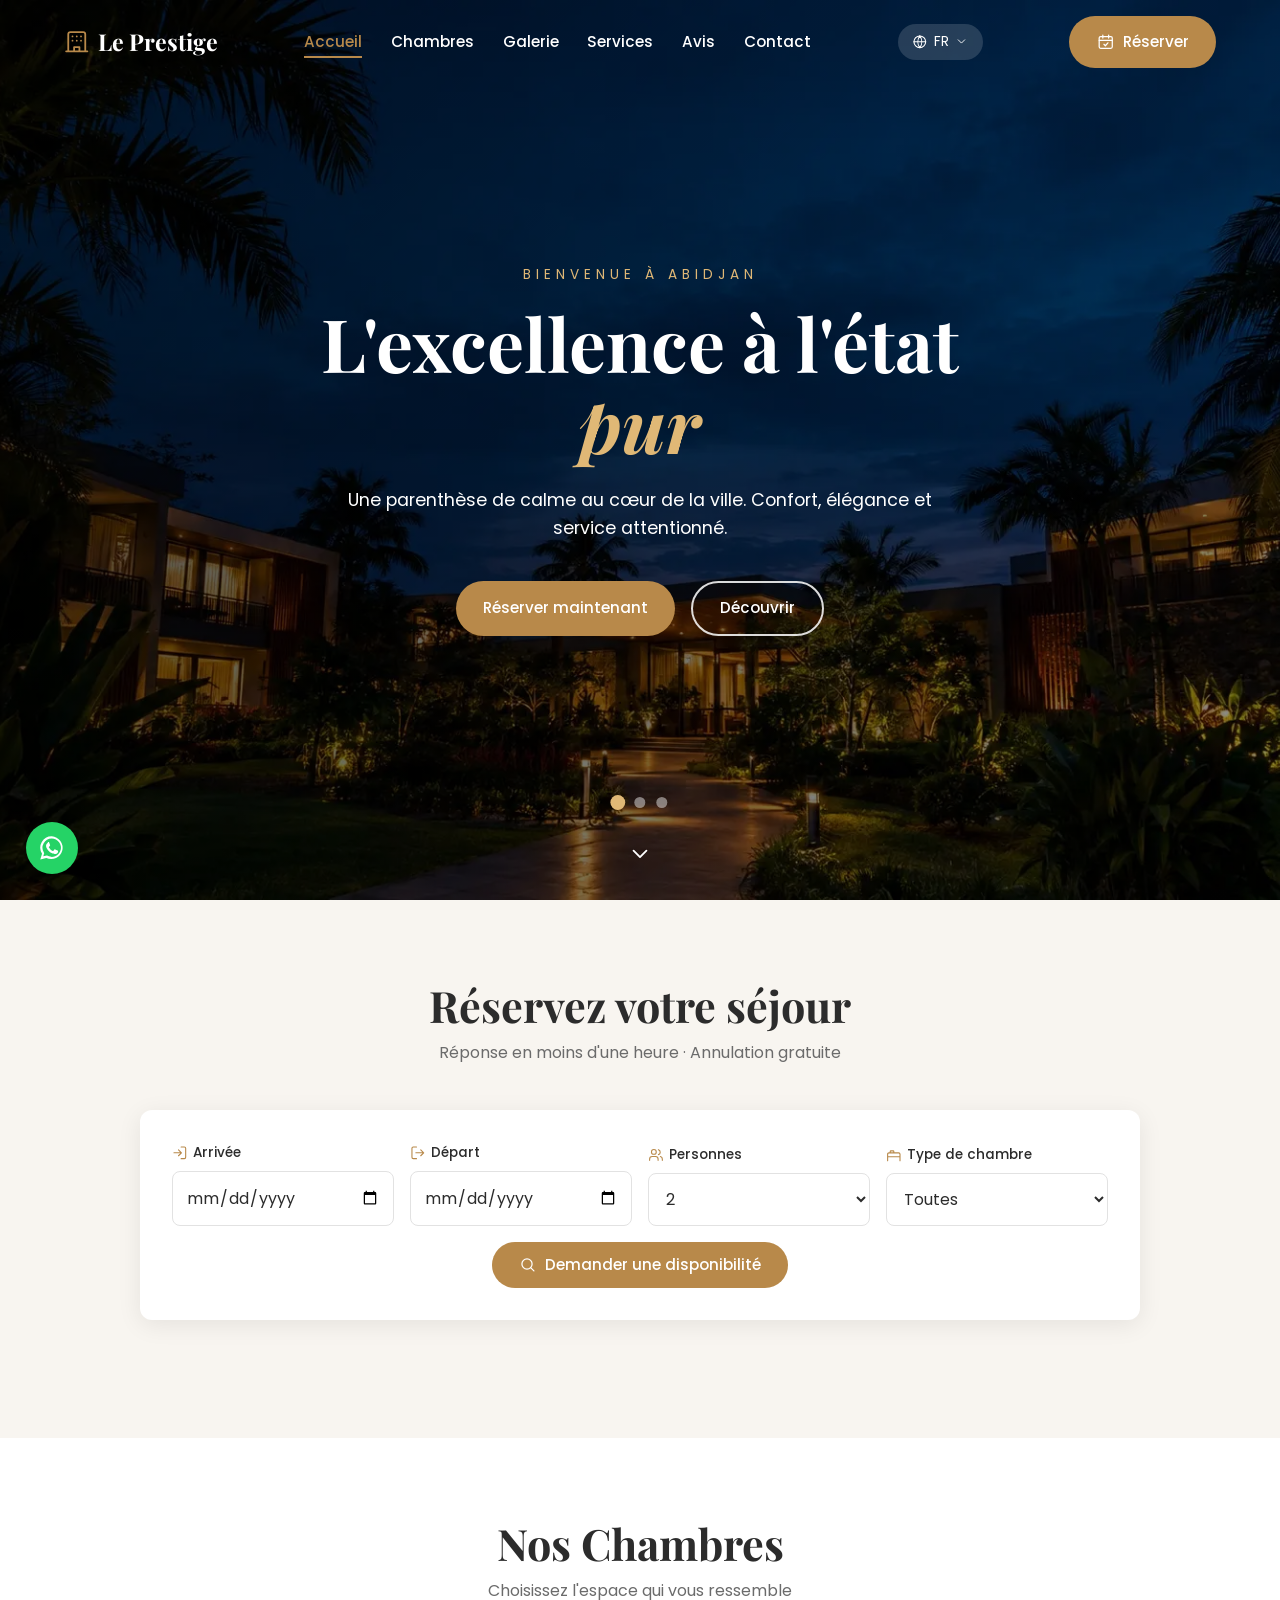
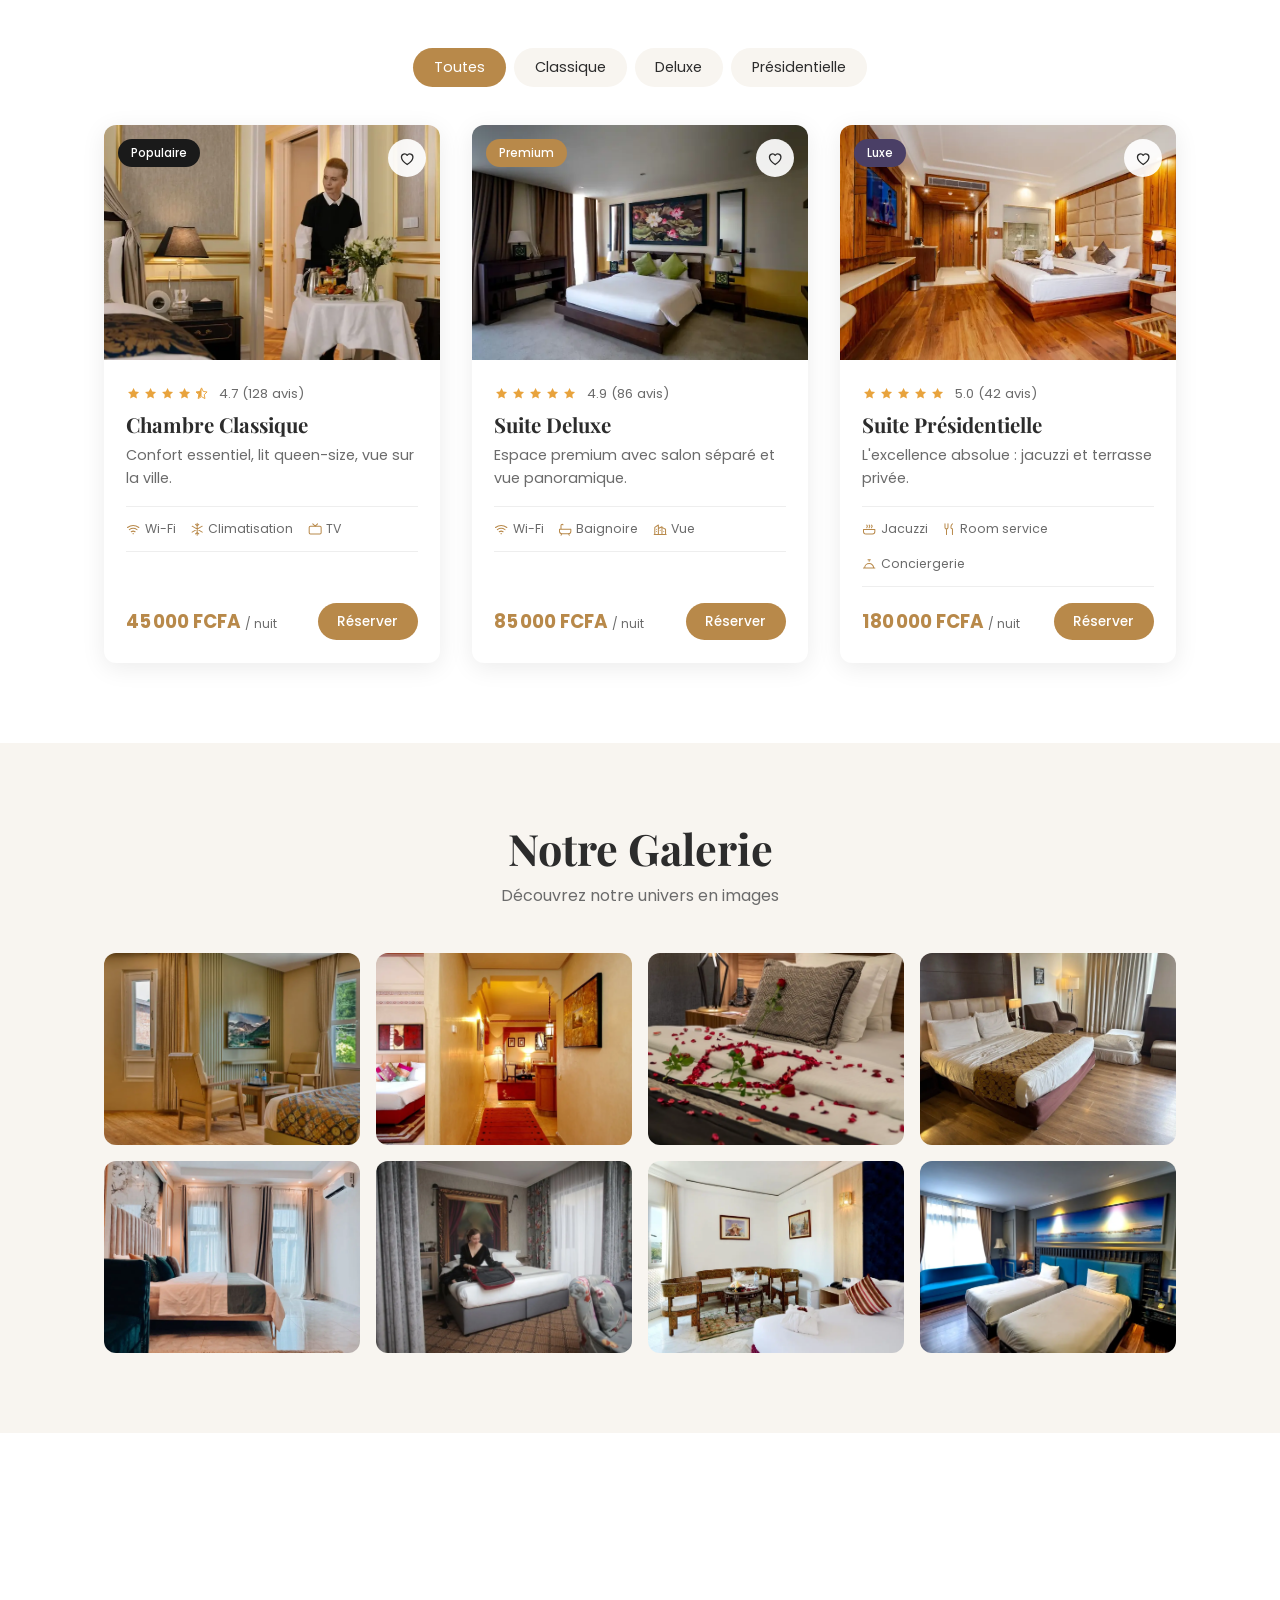
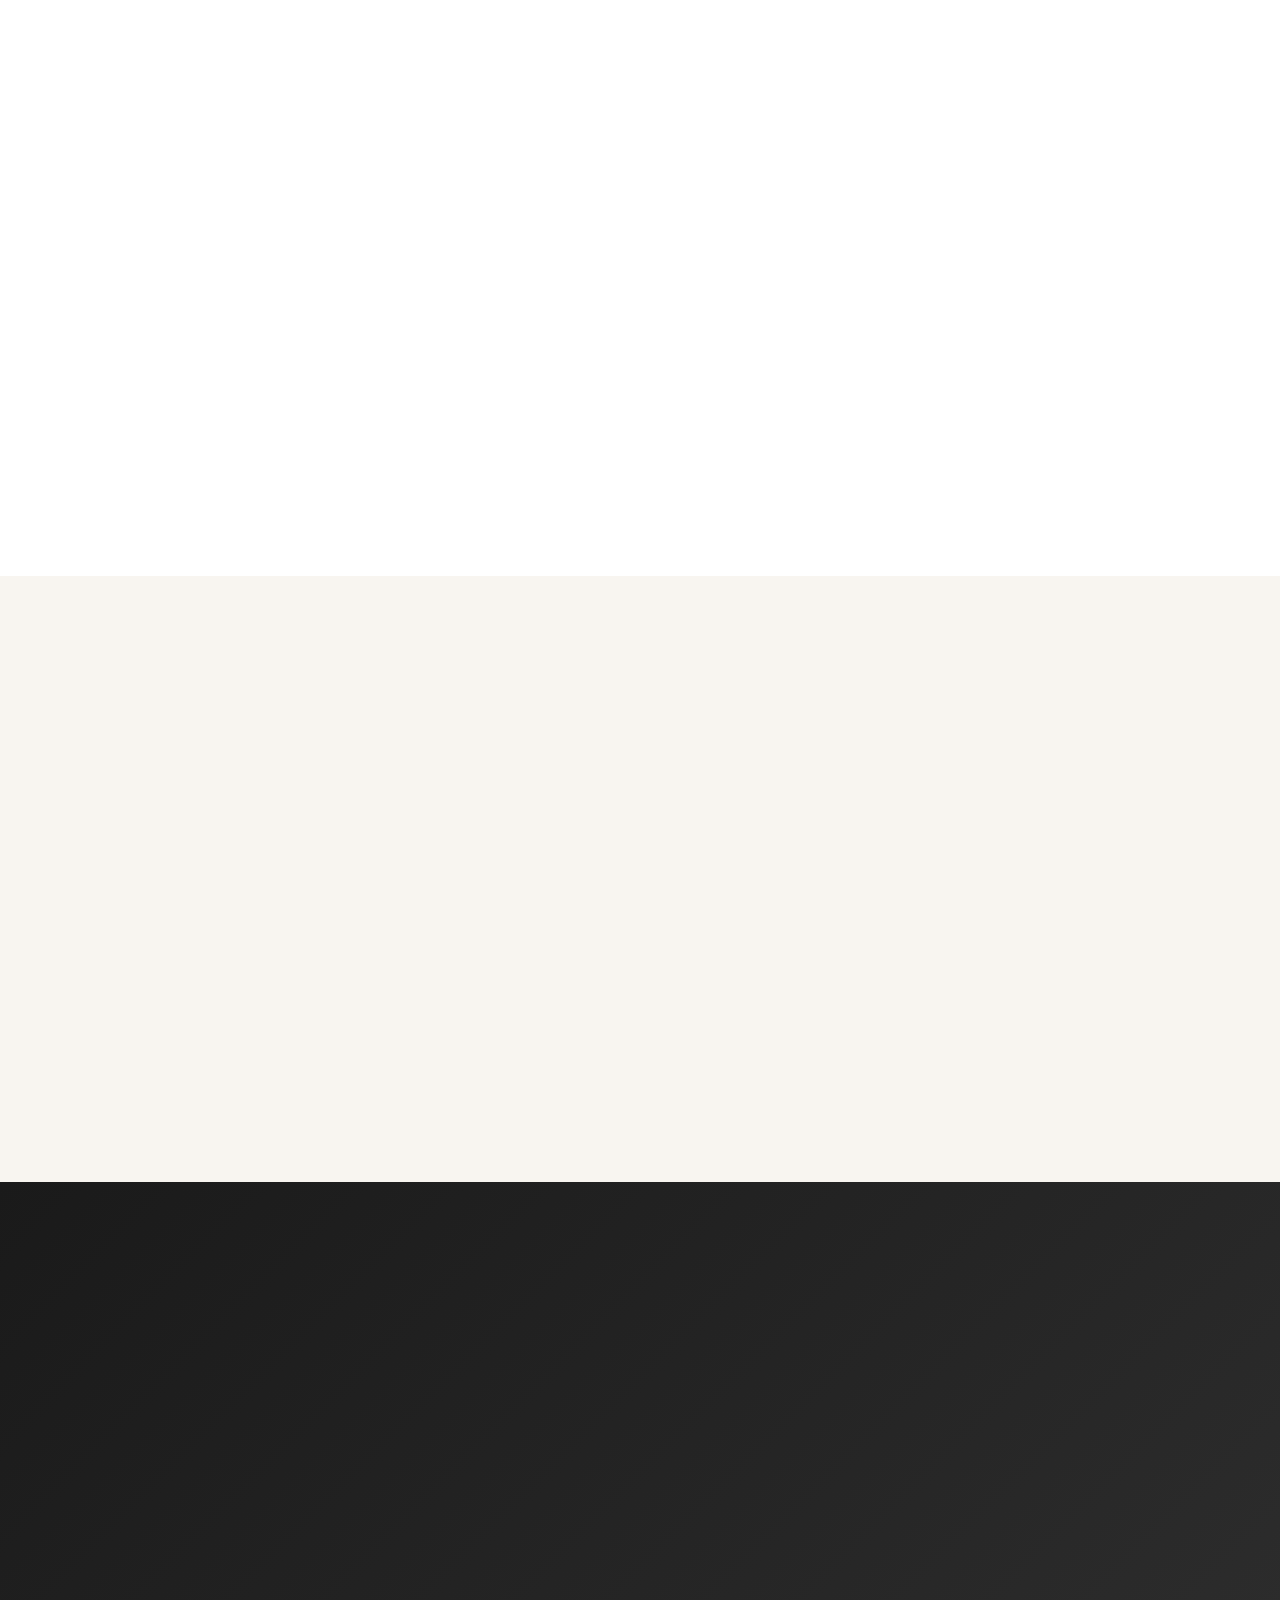
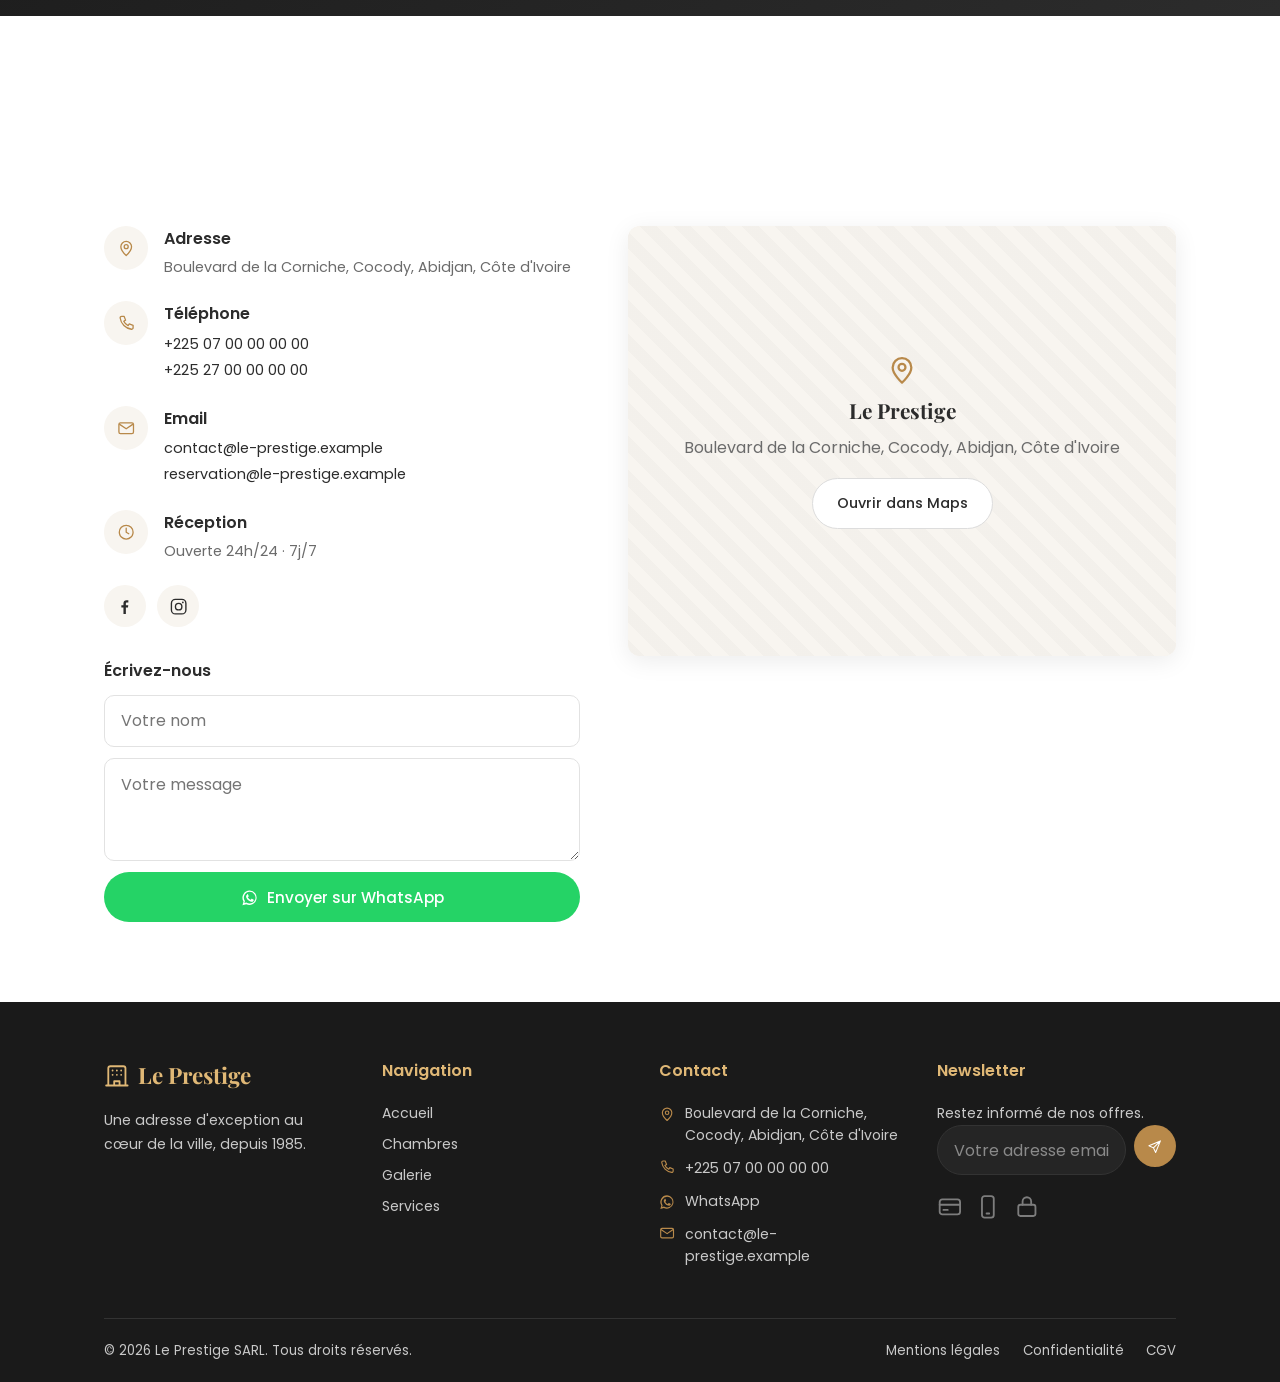
==== index.html @ 4211e58a "Gabarit de site vitrine hotelier" ====
<!DOCTYPE html>
<html lang="fr">
<head>
  <meta charset="UTF-8">
  <meta name="viewport" content="width=device-width, initial-scale=1.0">
  <meta name="description" data-i18n-attr="content:meta.description" content="Hôtel de charme à Abidjan : chambres élégantes, spa, restaurant et service attentionné.">
  <meta name="theme-color" content="#b8894a">

  <title data-i18n="meta.title">Le Prestige — Hôtel &amp; Spa à Abidjan</title>

  <!-- Open Graph / partage WhatsApp & Facebook -->
  <meta property="og:type" content="website">
  <meta property="og:title" content="Le Prestige — Hôtel &amp; Spa">
  <meta property="og:description" content="Une parenthèse de calme au cœur de la ville.">
  <meta property="og:image" content="assets/img/og-image.jpg">

  <link rel="icon" href="assets/favicon.svg" type="image/svg+xml">
  <link rel="apple-touch-icon" href="assets/favicon.svg">

  <!-- Polices : le site reste lisible même si Google Fonts est injoignable.
       Pour un fonctionnement 100 % hors-ligne, voir LISEZMOI.md (§ polices). -->
  <link rel="preconnect" href="https://fonts.googleapis.com">
  <link rel="preconnect" href="https://fonts.gstatic.com" crossorigin>
  <link href="https://fonts.googleapis.com/css2?family=Playfair+Display:wght@500;600;700&family=Poppins:wght@300;400;500;600&display=swap" rel="stylesheet">

  <link rel="preload" as="image" href="assets/img/hero-1.webp">
  <link rel="stylesheet" href="style.css">

  <script src="config.js"></script>
  <script>
    /* Applique les couleurs de config.js et arme les animations avant le
       premier rendu. Filet de sécurité : si le script principal ne démarre
       pas, tout redevient visible au bout de 2 s. */
    (function () {
      var c = (window.SITE && window.SITE.theme) || {};
      var map = { primary:'--primary', primaryDark:'--primary-dark', primaryLight:'--primary-light',
                  dark:'--dark', dark2:'--dark-2', grayLight:'--gray-light' };
      for (var k in map) { if (c[k]) document.documentElement.style.setProperty(map[k], c[k]); }
      document.documentElement.classList.add('reveal-on');
      setTimeout(function () {
        if (!window.__revealReady) document.documentElement.classList.remove('reveal-on');
      }, 2000);
    })();
  </script>

  <!-- Données structurées : c'est ce qui fait apparaître l'hôtel avec sa
       note, son prix et sa carte dans Google. Généré depuis config.js. -->
  <script type="application/ld+json" id="jsonld">{}</script>
</head>
<body>

<!-- ====================================================================
     BIBLIOTHÈQUE D'ICÔNES (intégrée : fonctionne hors-ligne et en file://)
     Usage : <svg class="ico"><use href="#i-wifi"></use></svg>
     ==================================================================== -->
<svg xmlns="http://www.w3.org/2000/svg" style="display:none" aria-hidden="true">
  <defs>
    <g id="_s" fill="none" stroke="currentColor" stroke-width="1.7" stroke-linecap="round" stroke-linejoin="round"></g>
  </defs>
  <symbol id="i-hotel" viewBox="0 0 24 24" fill="none" stroke="currentColor" stroke-width="1.7" stroke-linecap="round" stroke-linejoin="round"><path d="M4 21V5a2 2 0 0 1 2-2h12a2 2 0 0 1 2 2v16M2 21h20M9.5 21v-4h5v4M8 7h.01M12 7h.01M16 7h.01M8 11h.01M12 11h.01M16 11h.01"/></symbol>
  <symbol id="i-calendar" viewBox="0 0 24 24" fill="none" stroke="currentColor" stroke-width="1.7" stroke-linecap="round" stroke-linejoin="round"><rect x="3" y="5" width="18" height="16" rx="2"/><path d="M3 10h18M8 3v4M16 3v4M9.5 15.5l2 2 3.5-4"/></symbol>
  <symbol id="i-arrow-up" viewBox="0 0 24 24" fill="none" stroke="currentColor" stroke-width="1.7" stroke-linecap="round" stroke-linejoin="round"><path d="M12 19V5M5 12l7-7 7 7"/></symbol>
  <symbol id="i-chevron-down" viewBox="0 0 24 24" fill="none" stroke="currentColor" stroke-width="1.7" stroke-linecap="round" stroke-linejoin="round"><path d="M6 9l6 6 6-6"/></symbol>
  <symbol id="i-chevron-left" viewBox="0 0 24 24" fill="none" stroke="currentColor" stroke-width="1.7" stroke-linecap="round" stroke-linejoin="round"><path d="M15 18l-6-6 6-6"/></symbol>
  <symbol id="i-chevron-right" viewBox="0 0 24 24" fill="none" stroke="currentColor" stroke-width="1.7" stroke-linecap="round" stroke-linejoin="round"><path d="M9 18l6-6-6-6"/></symbol>
  <symbol id="i-globe" viewBox="0 0 24 24" fill="none" stroke="currentColor" stroke-width="1.7" stroke-linecap="round" stroke-linejoin="round"><circle cx="12" cy="12" r="9"/><path d="M3 12h18M12 3a15 15 0 0 1 0 18a15 15 0 0 1 0-18"/></symbol>
  <symbol id="i-close" viewBox="0 0 24 24" fill="none" stroke="currentColor" stroke-width="1.9" stroke-linecap="round"><path d="M6 6l12 12M18 6L6 18"/></symbol>
  <symbol id="i-wifi" viewBox="0 0 24 24" fill="none" stroke="currentColor" stroke-width="1.7" stroke-linecap="round" stroke-linejoin="round"><path d="M2.5 9.2a16 16 0 0 1 19 0M5.6 12.8a11 11 0 0 1 12.8 0M8.8 16.3a6 6 0 0 1 6.4 0"/><circle cx="12" cy="19.6" r="1.1" fill="currentColor" stroke="none"/></symbol>
  <symbol id="i-snow" viewBox="0 0 24 24" fill="none" stroke="currentColor" stroke-width="1.7" stroke-linecap="round" stroke-linejoin="round"><path d="M12 2v20M3.6 7l16.8 10M20.4 7L3.6 17M12 6.5L9.3 4M12 6.5L14.7 4M12 17.5L9.3 20M12 17.5l2.7 2.5"/></symbol>
  <symbol id="i-tv" viewBox="0 0 24 24" fill="none" stroke="currentColor" stroke-width="1.7" stroke-linecap="round" stroke-linejoin="round"><rect x="2" y="7" width="20" height="13" rx="2"/><path d="M8 3l4 4 4-4"/></symbol>
  <symbol id="i-bath" viewBox="0 0 24 24" fill="none" stroke="currentColor" stroke-width="1.7" stroke-linecap="round" stroke-linejoin="round"><path d="M5 12V6a2 2 0 0 1 3.5-1.3M2.5 12h19v3.5a4 4 0 0 1-4 4h-11a4 4 0 0 1-4-4V12zM6.5 19.5L5 22M17.5 19.5L19 22"/></symbol>
  <symbol id="i-view" viewBox="0 0 24 24" fill="none" stroke="currentColor" stroke-width="1.7" stroke-linecap="round" stroke-linejoin="round"><path d="M3 21V9l6-4v16M9 21V11l6-3v13M15 21V9l6 3v9M2 21h20M6 12h.01M6 16h.01M12 14h.01M18 16h.01"/></symbol>
  <symbol id="i-jacuzzi" viewBox="0 0 24 24" fill="none" stroke="currentColor" stroke-width="1.7" stroke-linecap="round" stroke-linejoin="round"><path d="M2.5 12.5h19V16a4 4 0 0 1-4 4h-11a4 4 0 0 1-4-4v-3.5zM8 9.5c0-1 1-1.2 1-2.2S8 6 8 5M12 9.5c0-1 1-1.2 1-2.2S12 6 12 5M16 9.5c0-1 1-1.2 1-2.2S16 6 16 5"/></symbol>
  <symbol id="i-utensils" viewBox="0 0 24 24" fill="none" stroke="currentColor" stroke-width="1.7" stroke-linecap="round" stroke-linejoin="round"><path d="M5 3v6a2.5 2.5 0 0 0 2.5 2.5h0A2.5 2.5 0 0 0 10 9V3M7.5 11.5V21M17.5 3c-1.7 1.3-2.6 3.2-2.6 5.6 0 1.7.9 2.6 2.1 2.6h.5V21"/></symbol>
  <symbol id="i-bell" viewBox="0 0 24 24" fill="none" stroke="currentColor" stroke-width="1.7" stroke-linecap="round" stroke-linejoin="round"><path d="M2.5 18.5h19M4.5 18.5a7.5 7.5 0 0 1 15 0M12 7V4.5M10 4.5h4"/></symbol>
  <symbol id="i-star" viewBox="0 0 24 24"><path fill="currentColor" d="M12 3l2.7 5.7 6.1.8-4.5 4.3 1.1 6.2-5.4-3-5.4 3 1.1-6.2L3.2 9.5l6.1-.8L12 3z"/></symbol>
  <symbol id="i-star-half" viewBox="0 0 24 24"><path fill="currentColor" d="M12 3v13l-5.4 3 1.1-6.2L3.2 9.5l6.1-.8L12 3z"/><path fill="none" stroke="currentColor" stroke-width="1.5" stroke-linejoin="round" d="M12 3l2.7 5.7 6.1.8-4.5 4.3 1.1 6.2-5.4-3-5.4 3 1.1-6.2L3.2 9.5l6.1-.8L12 3z"/></symbol>
  <symbol id="i-heart" viewBox="0 0 24 24" fill="none" stroke="currentColor" stroke-width="1.7" stroke-linecap="round" stroke-linejoin="round"><path d="M12 20.3S4.5 15.7 4.5 10.6A4.1 4.1 0 0 1 12 8.2a4.1 4.1 0 0 1 7.5 2.4c0 5.1-7.5 9.7-7.5 9.7z"/></symbol>
  <symbol id="i-heart-full" viewBox="0 0 24 24"><path fill="currentColor" d="M12 20.3S4.5 15.7 4.5 10.6A4.1 4.1 0 0 1 12 8.2a4.1 4.1 0 0 1 7.5 2.4c0 5.1-7.5 9.7-7.5 9.7z"/></symbol>
  <symbol id="i-search" viewBox="0 0 24 24" fill="none" stroke="currentColor" stroke-width="1.7" stroke-linecap="round" stroke-linejoin="round"><circle cx="11" cy="11" r="7"/><path d="M20.5 20.5L16 16"/></symbol>
  <symbol id="i-zoom" viewBox="0 0 24 24" fill="none" stroke="currentColor" stroke-width="1.7" stroke-linecap="round" stroke-linejoin="round"><circle cx="11" cy="11" r="7"/><path d="M20.5 20.5L16 16M11 8v6M8 11h6"/></symbol>
  <symbol id="i-login" viewBox="0 0 24 24" fill="none" stroke="currentColor" stroke-width="1.7" stroke-linecap="round" stroke-linejoin="round"><path d="M14 3h5a2 2 0 0 1 2 2v14a2 2 0 0 1-2 2h-5M10 16.5l4.5-4.5L10 7.5M14.5 12H3"/></symbol>
  <symbol id="i-logout" viewBox="0 0 24 24" fill="none" stroke="currentColor" stroke-width="1.7" stroke-linecap="round" stroke-linejoin="round"><path d="M10 3H5a2 2 0 0 0-2 2v14a2 2 0 0 0 2 2h5M16.5 16.5L21 12l-4.5-4.5M21 12H9"/></symbol>
  <symbol id="i-users" viewBox="0 0 24 24" fill="none" stroke="currentColor" stroke-width="1.7" stroke-linecap="round" stroke-linejoin="round"><path d="M15.5 20.5v-2a4 4 0 0 0-4-4h-5a4 4 0 0 0-4 4v2"/><circle cx="9" cy="7.5" r="3.7"/><path d="M22 20.5v-2a4 4 0 0 0-3-3.9M16 4.1a4 4 0 0 1 0 7.6"/></symbol>
  <symbol id="i-bed" viewBox="0 0 24 24" fill="none" stroke="currentColor" stroke-width="1.7" stroke-linecap="round" stroke-linejoin="round"><path d="M2.5 19v-8a2 2 0 0 1 2-2h15a2 2 0 0 1 2 2v8M2.5 15h19M6.5 9V7a1 1 0 0 1 1-1h3.5a1 1 0 0 1 1 1v2M2.5 19v2M21.5 19v2"/></symbol>
  <symbol id="i-spa" viewBox="0 0 24 24" fill="none" stroke="currentColor" stroke-width="1.7" stroke-linecap="round" stroke-linejoin="round"><path d="M12 13.5c0-4.5 3.4-8.5 8.5-8.5 0 5.4-4.4 8.5-8.5 8.5zM12 13.5C12 9 8.6 5 3.5 5c0 5.4 4.4 8.5 8.5 8.5zM12 13.5V21M5.5 17.5c2.2-1.2 4.3-1.2 6.5 0 2.2-1.2 4.3-1.2 6.5 0"/></symbol>
  <symbol id="i-pool" viewBox="0 0 24 24" fill="none" stroke="currentColor" stroke-width="1.7" stroke-linecap="round" stroke-linejoin="round"><path d="M2 8q2.5-2.5 5 0t5 0t5 0t5 0M2 13q2.5-2.5 5 0t5 0t5 0t5 0M2 18q2.5-2.5 5 0t5 0t5 0t5 0"/></symbol>
  <symbol id="i-car" viewBox="0 0 24 24" fill="none" stroke="currentColor" stroke-width="1.7" stroke-linecap="round" stroke-linejoin="round"><path d="M3 12.5l1.8-5A2.5 2.5 0 0 1 7.2 5.8h9.6a2.5 2.5 0 0 1 2.4 1.7l1.8 5M3 12.5h18v5H3v-5zM6 17.5V20M18 17.5V20M6.8 15h.01M17.2 15h.01"/></symbol>
  <symbol id="i-dumbbell" viewBox="0 0 24 24" fill="none" stroke="currentColor" stroke-width="1.7" stroke-linecap="round" stroke-linejoin="round"><path d="M2.5 12h19M5 9v6M8 6.5v11M16 6.5v11M19 9v6"/></symbol>
  <symbol id="i-pin" viewBox="0 0 24 24" fill="none" stroke="currentColor" stroke-width="1.7" stroke-linecap="round" stroke-linejoin="round"><path d="M12 21.5s7-6.3 7-11.4A7 7 0 1 0 5 10.1c0 5.1 7 11.4 7 11.4z"/><circle cx="12" cy="10" r="2.6"/></symbol>
  <symbol id="i-phone" viewBox="0 0 24 24" fill="none" stroke="currentColor" stroke-width="1.7" stroke-linecap="round" stroke-linejoin="round"><path d="M6.2 3h3l2 5-2.4 1.5a12.5 12.5 0 0 0 5.7 5.7L16 12.8l5 2v3.1a2 2 0 0 1-2.2 2A17.2 17.2 0 0 1 4.1 5.2 2 2 0 0 1 6.2 3z"/></symbol>
  <symbol id="i-mobile" viewBox="0 0 24 24" fill="none" stroke="currentColor" stroke-width="1.7" stroke-linecap="round" stroke-linejoin="round"><rect x="6.5" y="2" width="11" height="20" rx="2.5"/><path d="M10.8 18.2h2.4"/></symbol>
  <symbol id="i-mail" viewBox="0 0 24 24" fill="none" stroke="currentColor" stroke-width="1.7" stroke-linecap="round" stroke-linejoin="round"><rect x="2.5" y="5" width="19" height="14" rx="2"/><path d="M3.5 7l8.5 5.8L20.5 7"/></symbol>
  <symbol id="i-mail-open" viewBox="0 0 24 24" fill="none" stroke="currentColor" stroke-width="1.7" stroke-linecap="round" stroke-linejoin="round"><path d="M3 10.2L12 4l9 6.2V19a2 2 0 0 1-2 2H5a2 2 0 0 1-2-2v-8.8zM3 10.2l9 6.2 9-6.2"/></symbol>
  <symbol id="i-clock" viewBox="0 0 24 24" fill="none" stroke="currentColor" stroke-width="1.7" stroke-linecap="round" stroke-linejoin="round"><circle cx="12" cy="12" r="9"/><path d="M12 6.8V12l3.4 2"/></symbol>
  <symbol id="i-send" viewBox="0 0 24 24" fill="none" stroke="currentColor" stroke-width="1.7" stroke-linecap="round" stroke-linejoin="round"><path d="M21 3L3 10.4l7.1 3.5L13.6 21 21 3zM10.1 13.9L21 3"/></symbol>
  <symbol id="i-check" viewBox="0 0 24 24" fill="none" stroke="currentColor" stroke-width="1.8" stroke-linecap="round" stroke-linejoin="round"><circle cx="12" cy="12" r="9"/><path d="M7.8 12.4l2.8 2.8 5.6-6"/></symbol>
  <symbol id="i-shield" viewBox="0 0 24 24" fill="none" stroke="currentColor" stroke-width="1.7" stroke-linecap="round" stroke-linejoin="round"><rect x="4" y="10" width="16" height="10.5" rx="2"/><path d="M8 10V7a4 4 0 0 1 8 0v3"/></symbol>
  <symbol id="i-card" viewBox="0 0 24 24" fill="none" stroke="currentColor" stroke-width="1.7" stroke-linecap="round" stroke-linejoin="round"><rect x="2.5" y="5" width="19" height="14" rx="2.5"/><path d="M2.5 10h19M6 14.8h4"/></symbol>
  <symbol id="i-whatsapp" viewBox="0 0 24 24"><path fill="currentColor" d="M12 2a9.9 9.9 0 0 0-8.5 15.1L2 22.2l5.2-1.4A9.9 9.9 0 1 0 12 2zm0 1.9a8 8 0 1 1-4.1 14.9l-.3-.2-3 .8.8-2.9-.2-.3A8 8 0 0 1 12 3.9zm-3.4 4c-.2 0-.5.1-.7.4-.3.3-.9.9-.9 2.1s.9 2.4 1 2.6c.1.2 1.7 2.8 4.3 3.8 2.1.8 2.6.7 3 .6.6-.1 1.7-.7 2-1.4.2-.7.2-1.2.2-1.4l-.6-.3-1.9-.9c-.3-.1-.5-.2-.7.1l-.9 1.1c-.2.2-.3.2-.6.1a6.6 6.6 0 0 1-3.3-2.9c-.2-.4 0-.5.2-.7l.5-.6.3-.5v-.5l-.8-2c-.2-.5-.4-.4-.6-.5h-.6z"/></symbol>
  <symbol id="i-facebook" viewBox="0 0 24 24"><path fill="currentColor" d="M13.5 21v-7.8h2.6l.4-3H13.5V8.3c0-.9.2-1.5 1.5-1.5h1.6V4.1c-.3 0-1.2-.1-2.3-.1-2.3 0-3.8 1.4-3.8 3.9v2.2H7.9v3h2.6V21h3z"/></symbol>
  <symbol id="i-instagram" viewBox="0 0 24 24" fill="none" stroke="currentColor" stroke-width="1.7" stroke-linecap="round" stroke-linejoin="round"><rect x="3" y="3" width="18" height="18" rx="5"/><circle cx="12" cy="12" r="4"/><circle cx="17.2" cy="6.8" r="1.1" fill="currentColor" stroke="none"/></symbol>
  <symbol id="i-linkedin" viewBox="0 0 24 24" fill="none" stroke="currentColor" stroke-width="1.7" stroke-linecap="round" stroke-linejoin="round"><rect x="3" y="3" width="18" height="18" rx="3.5"/><path d="M7.6 10.2V17M7.6 7.3v.01M11.4 17v-3.8a2.3 2.3 0 0 1 4.6 0V17"/></symbol>
  <symbol id="i-twitter" viewBox="0 0 24 24" fill="none" stroke="currentColor" stroke-width="1.9" stroke-linecap="round"><path d="M4.5 4.5l15 15M19.5 4.5l-15 15"/></symbol>
</svg>

<a class="skip-link" href="#main" data-i18n="skip">Aller au contenu</a>

<!-- ============ NAVBAR ============ -->
<header class="navbar" id="navbar">
  <a class="logo" href="#accueil">
    <svg class="ico" aria-hidden="true"><use href="#i-hotel"></use></svg>
    <span data-brand-name>Le Prestige</span>
  </a>

  <button class="burger" id="burger" aria-label="Menu" aria-expanded="false" aria-controls="nav-menu" data-i18n-attr="aria-label:a11y.menu">
    <span></span><span></span><span></span>
  </button>

  <nav id="nav-menu" aria-label="Navigation principale">
    <ul>
      <li><a href="#accueil"   data-i18n="nav.home">Accueil</a></li>
      <li><a href="#chambres"  data-i18n="nav.rooms">Chambres</a></li>
      <li><a href="#galerie"   data-i18n="nav.gallery">Galerie</a></li>
      <li><a href="#services"  data-i18n="nav.services">Services</a></li>
      <li><a href="#avis"      data-i18n="nav.reviews">Avis</a></li>
      <li><a href="#contact"   data-i18n="nav.contact">Contact</a></li>
    </ul>
  </nav>

  <div class="lang-selector" id="langSelector" hidden>
    <button class="lang-btn" id="langBtn" aria-haspopup="true" aria-expanded="false">
      <svg class="ico" aria-hidden="true"><use href="#i-globe"></use></svg>
      <span id="currentLang">FR</span>
      <svg class="ico ico-sm" aria-hidden="true"><use href="#i-chevron-down"></use></svg>
    </button>
    <ul class="lang-menu" id="langMenu"></ul>
  </div>

  <a href="#reservation" class="btn-primary nav-cta">
    <svg class="ico" aria-hidden="true"><use href="#i-calendar"></use></svg>
    <span data-i18n="nav.book">Réserver</span>
  </a>
</header>

<main id="main">

<!-- ============ HERO ============ -->
<section class="hero" id="accueil">
  <div class="hero-slider">
    <div class="hero-slide active" style="background-image:url('assets/img/hero-1.webp')"></div>
    <div class="hero-slide" style="background-image:url('assets/img/hero-2.webp')"></div>
    <div class="hero-slide" style="background-image:url('assets/img/hero-3.webp')"></div>
  </div>
  <div class="hero-overlay"></div>

  <div class="hero-content">
    <p class="hero-subtitle" data-aos="fade-down" data-i18n="hero.eyebrow">Bienvenue à Abidjan</p>
    <h1 data-aos="fade-up" data-i18n-html="hero.title">L'excellence à l'état <span>pur</span></h1>
    <p class="hero-text" data-aos="fade-up" data-aos-delay="150" data-i18n="hero.text">
      Une parenthèse de calme au cœur de la ville. Confort, élégance et service attentionné.
    </p>
    <div class="hero-buttons" data-aos="fade-up" data-aos-delay="300">
      <a href="#reservation" class="btn-primary" data-i18n="hero.cta1">Réserver maintenant</a>
      <a href="#chambres" class="btn-outline" data-i18n="hero.cta2">Découvrir</a>
    </div>
  </div>

  <div class="hero-dots">
    <button class="dot active" data-slide="0" aria-label="1"></button>
    <button class="dot" data-slide="1" aria-label="2"></button>
    <button class="dot" data-slide="2" aria-label="3"></button>
  </div>

  <a href="#reservation" class="scroll-down" aria-hidden="true" tabindex="-1">
    <svg class="ico" aria-hidden="true"><use href="#i-chevron-down"></use></svg>
  </a>
</section>

<!-- ============ RÉSERVATION ============ -->
<section class="reservation" id="reservation">
  <div class="container">
    <h2 data-aos="fade-up" data-i18n="book.title">Réservez votre séjour</h2>
    <p class="subtitle" data-aos="fade-up" data-i18n="book.subtitle">Réponse en moins d'une heure · Annulation gratuite</p>

    <form class="booking-form" id="bookingForm" data-aos="fade-up" data-aos-delay="150" novalidate>
      <div class="field">
        <label for="checkin"><svg class="ico" aria-hidden="true"><use href="#i-login"></use></svg> <span data-i18n="book.in">Arrivée</span></label>
        <input type="date" id="checkin" required>
      </div>
      <div class="field">
        <label for="checkout"><svg class="ico" aria-hidden="true"><use href="#i-logout"></use></svg> <span data-i18n="book.out">Départ</span></label>
        <input type="date" id="checkout" required>
      </div>
      <div class="field">
        <label for="guests"><svg class="ico" aria-hidden="true"><use href="#i-users"></use></svg> <span data-i18n="book.guests">Personnes</span></label>
        <select id="guests">
          <option value="1">1</option>
          <option value="2" selected>2</option>
          <option value="3">3</option>
          <option value="4">4</option>
        </select>
      </div>
      <div class="field">
        <label for="roomtype"><svg class="ico" aria-hidden="true"><use href="#i-bed"></use></svg> <span data-i18n="book.type">Type de chambre</span></label>
        <select id="roomtype">
          <option value="" data-i18n="book.any">Toutes</option>
          <option value="room1" data-i18n="room1.name">Chambre Classique</option>
          <option value="room2" data-i18n="room2.name">Suite Deluxe</option>
          <option value="room3" data-i18n="room3.name">Suite Présidentielle</option>
        </select>
      </div>
      <button type="submit" class="btn-primary">
        <svg class="ico" aria-hidden="true"><use href="#i-search"></use></svg>
        <span data-i18n="book.submit">Demander une disponibilité</span>
      </button>
    </form>

    <p class="booking-error" id="bookingError" role="alert"></p>

    <!-- Récapitulatif généré au clic : c'est la partie qui rend la démo vivante -->
    <div class="booking-result" id="bookingResult" hidden>
      <h3><svg class="ico" aria-hidden="true"><use href="#i-check"></use></svg> <span data-i18n="book.recap">Votre demande</span></h3>
      <p class="booking-recap" id="bookingRecap"></p>
      <div class="booking-actions">
        <a class="btn-primary btn-wa" id="bookWa" href="#" target="_blank" rel="noopener">
          <svg class="ico" aria-hidden="true"><use href="#i-whatsapp"></use></svg>
          <span data-i18n="book.send_wa">Envoyer sur WhatsApp</span>
        </a>
        <a class="btn-ghost" id="bookMail" href="#">
          <svg class="ico" aria-hidden="true"><use href="#i-mail"></use></svg>
          <span data-i18n="book.send_mail">Envoyer par email</span>
        </a>
      </div>
      <p class="booking-note"><svg class="ico ico-sm" aria-hidden="true"><use href="#i-shield"></use></svg> <span data-i18n="book.note">Aucun paiement en ligne : votre demande part directement à la réception.</span></p>
    </div>
  </div>
</section>

<!-- ============ CHAMBRES ============ -->
<section class="rooms" id="chambres">
  <div class="container">
    <h2 data-aos="fade-up" data-i18n="rooms.title">Nos Chambres</h2>
    <p class="subtitle" data-aos="fade-up" data-i18n="rooms.subtitle">Choisissez l'espace qui vous ressemble</p>

    <div class="room-filters" data-aos="fade-up" role="tablist">
      <button class="filter active" data-filter="all" data-i18n="rooms.f_all">Toutes</button>
      <button class="filter" data-filter="room1" data-i18n="rooms.f_1">Classique</button>
      <button class="filter" data-filter="room2" data-i18n="rooms.f_2">Deluxe</button>
      <button class="filter" data-filter="room3" data-i18n="rooms.f_3">Présidentielle</button>
    </div>

    <div class="room-grid">

      <article class="room-card" data-category="room1" data-room="room1" data-aos="fade-up">
        <div class="room-image">
          <img src="assets/img/chambre-1.webp" width="800" height="600" alt="Chambre Classique" loading="lazy">
          <span class="badge" data-i18n="room1.badge">Populaire</span>
          <button class="favorite" aria-label="Favori" data-fav="room1">
            <svg class="ico" aria-hidden="true"><use href="#i-heart"></use></svg>
          </button>
        </div>
        <div class="room-info">
          <div class="room-rating" aria-label="4.7 / 5">
            <svg class="ico" aria-hidden="true"><use href="#i-star"></use></svg><svg class="ico" aria-hidden="true"><use href="#i-star"></use></svg><svg class="ico" aria-hidden="true"><use href="#i-star"></use></svg><svg class="ico" aria-hidden="true"><use href="#i-star"></use></svg><svg class="ico" aria-hidden="true"><use href="#i-star-half"></use></svg>
            <span>4.7 (128 <span data-i18n="rooms.reviews">avis</span>)</span>
          </div>
          <h3 data-i18n="room1.name">Chambre Classique</h3>
          <p data-i18n="room1.desc">Confort essentiel, lit queen-size, vue sur la ville.</p>
          <div class="room-features">
            <span><svg class="ico" aria-hidden="true"><use href="#i-wifi"></use></svg> <span data-i18n="feat.wifi">Wi-Fi</span></span>
            <span><svg class="ico" aria-hidden="true"><use href="#i-snow"></use></svg> <span data-i18n="feat.ac">Climatisation</span></span>
            <span><svg class="ico" aria-hidden="true"><use href="#i-tv"></use></svg> <span data-i18n="feat.tv">TV</span></span>
          </div>
          <div class="room-footer">
            <span class="price" data-price="45000">45 000 FCFA <small data-i18n="rooms.night">/ nuit</small></span>
            <button class="btn-small" data-book="room1" data-i18n="rooms.book">Réserver</button>
          </div>
        </div>
      </article>

      <article class="room-card" data-category="room2" data-room="room2" data-aos="fade-up" data-aos-delay="100">
        <div class="room-image">
          <img src="assets/img/chambre-2.webp" width="800" height="600" alt="Suite Deluxe" loading="lazy">
          <span class="badge badge-gold" data-i18n="room2.badge">Premium</span>
          <button class="favorite" aria-label="Favori" data-fav="room2">
            <svg class="ico" aria-hidden="true"><use href="#i-heart"></use></svg>
          </button>
        </div>
        <div class="room-info">
          <div class="room-rating" aria-label="4.9 / 5">
            <svg class="ico" aria-hidden="true"><use href="#i-star"></use></svg><svg class="ico" aria-hidden="true"><use href="#i-star"></use></svg><svg class="ico" aria-hidden="true"><use href="#i-star"></use></svg><svg class="ico" aria-hidden="true"><use href="#i-star"></use></svg><svg class="ico" aria-hidden="true"><use href="#i-star"></use></svg>
            <span>4.9 (86 <span data-i18n="rooms.reviews">avis</span>)</span>
          </div>
          <h3 data-i18n="room2.name">Suite Deluxe</h3>
          <p data-i18n="room2.desc">Espace premium avec salon séparé et vue panoramique.</p>
          <div class="room-features">
            <span><svg class="ico" aria-hidden="true"><use href="#i-wifi"></use></svg> <span data-i18n="feat.wifi">Wi-Fi</span></span>
            <span><svg class="ico" aria-hidden="true"><use href="#i-bath"></use></svg> <span data-i18n="feat.bath">Baignoire</span></span>
            <span><svg class="ico" aria-hidden="true"><use href="#i-view"></use></svg> <span data-i18n="feat.view">Vue</span></span>
          </div>
          <div class="room-footer">
            <span class="price" data-price="85000">85 000 FCFA <small data-i18n="rooms.night">/ nuit</small></span>
            <button class="btn-small" data-book="room2" data-i18n="rooms.book">Réserver</button>
          </div>
        </div>
      </article>

      <article class="room-card" data-category="room3" data-room="room3" data-aos="fade-up" data-aos-delay="200">
        <div class="room-image">
          <img src="assets/img/chambre-3.webp" width="800" height="600" alt="Suite Présidentielle" loading="lazy">
          <span class="badge badge-dark" data-i18n="room3.badge">Luxe</span>
          <button class="favorite" aria-label="Favori" data-fav="room3">
            <svg class="ico" aria-hidden="true"><use href="#i-heart"></use></svg>
          </button>
        </div>
        <div class="room-info">
          <div class="room-rating" aria-label="5 / 5">
            <svg class="ico" aria-hidden="true"><use href="#i-star"></use></svg><svg class="ico" aria-hidden="true"><use href="#i-star"></use></svg><svg class="ico" aria-hidden="true"><use href="#i-star"></use></svg><svg class="ico" aria-hidden="true"><use href="#i-star"></use></svg><svg class="ico" aria-hidden="true"><use href="#i-star"></use></svg>
            <span>5.0 (42 <span data-i18n="rooms.reviews">avis</span>)</span>
          </div>
          <h3 data-i18n="room3.name">Suite Présidentielle</h3>
          <p data-i18n="room3.desc">L'excellence absolue : jacuzzi et terrasse privée.</p>
          <div class="room-features">
            <span><svg class="ico" aria-hidden="true"><use href="#i-jacuzzi"></use></svg> <span data-i18n="feat.jacuzzi">Jacuzzi</span></span>
            <span><svg class="ico" aria-hidden="true"><use href="#i-utensils"></use></svg> <span data-i18n="feat.roomservice">Room service</span></span>
            <span><svg class="ico" aria-hidden="true"><use href="#i-bell"></use></svg> <span data-i18n="feat.concierge">Conciergerie</span></span>
          </div>
          <div class="room-footer">
            <span class="price" data-price="180000">180 000 FCFA <small data-i18n="rooms.night">/ nuit</small></span>
            <button class="btn-small" data-book="room3" data-i18n="rooms.book">Réserver</button>
          </div>
        </div>
      </article>

    </div>
  </div>
</section>

<!-- ============ GALERIE ============ -->
<section class="gallery-section" id="galerie">
  <div class="container">
    <h2 data-aos="fade-up" data-i18n="gallery.title">Notre Galerie</h2>
    <p class="subtitle" data-aos="fade-up" data-i18n="gallery.subtitle">Découvrez notre univers en images</p>

    <div class="gallery" data-aos="fade-up">
      <button class="gallery-item" data-index="0"><img src="assets/img/galerie-1.webp" width="1200" height="900" alt="Réception" data-i18n-attr="alt:gal.1" loading="lazy"><span class="gallery-zoom"><svg class="ico" aria-hidden="true"><use href="#i-zoom"></use></svg></span></button>
      <button class="gallery-item" data-index="1"><img src="assets/img/galerie-2.webp" width="1200" height="900" alt="Chambre classique" data-i18n-attr="alt:gal.2" loading="lazy"><span class="gallery-zoom"><svg class="ico" aria-hidden="true"><use href="#i-zoom"></use></svg></span></button>
      <button class="gallery-item" data-index="2"><img src="assets/img/galerie-3.webp" width="1200" height="900" alt="Suite deluxe" data-i18n-attr="alt:gal.3" loading="lazy"><span class="gallery-zoom"><svg class="ico" aria-hidden="true"><use href="#i-zoom"></use></svg></span></button>
      <button class="gallery-item" data-index="3"><img src="assets/img/galerie-4.webp" width="1200" height="900" alt="Restaurant" data-i18n-attr="alt:gal.4" loading="lazy"><span class="gallery-zoom"><svg class="ico" aria-hidden="true"><use href="#i-zoom"></use></svg></span></button>
      <button class="gallery-item" data-index="4"><img src="assets/img/galerie-5.webp" width="1200" height="900" alt="Spa" data-i18n-attr="alt:gal.5" loading="lazy"><span class="gallery-zoom"><svg class="ico" aria-hidden="true"><use href="#i-zoom"></use></svg></span></button>
      <button class="gallery-item" data-index="5"><img src="assets/img/galerie-6.webp" width="1200" height="900" alt="Terrasse" data-i18n-attr="alt:gal.6" loading="lazy"><span class="gallery-zoom"><svg class="ico" aria-hidden="true"><use href="#i-zoom"></use></svg></span></button>
      <button class="gallery-item" data-index="6"><img src="assets/img/galerie-7.webp" width="1200" height="900" alt="hall" data-i18n-attr="alt:gal.7" loading="lazy"><span class="gallery-zoom"><svg class="ico" aria-hidden="true"><use href="#i-zoom"></use></svg></span></button>
      <button class="gallery-item" data-index="7"><img src="assets/img/galerie-8.webp" width="1200" height="900" alt="vue exterieure" data-i18n-attr="alt:gal.8" loading="lazy"><span class="gallery-zoom"><svg class="ico" aria-hidden="true"><use href="#i-zoom"></use></svg></span></button>
    </div>
  </div>
</section>

<!-- ============ SERVICES ============ -->
<section class="services" id="services">
  <div class="container">
    <h2 data-aos="fade-up" data-i18n="services.title">Nos Services</h2>
    <p class="subtitle" data-aos="fade-up" data-i18n="services.subtitle">Tout pour un séjour sans fausse note</p>

    <div class="services-grid">
      <div class="service" data-aos="zoom-in">
        <div class="service-icon"><svg class="ico" aria-hidden="true"><use href="#i-utensils"></use></svg></div>
        <h4 data-i18n="svc1.t">Restaurant</h4><p data-i18n="svc1.d">Cuisine locale et internationale</p>
      </div>
      <div class="service" data-aos="zoom-in" data-aos-delay="80">
        <div class="service-icon"><svg class="ico" aria-hidden="true"><use href="#i-spa"></use></svg></div>
        <h4 data-i18n="svc2.t">Spa &amp; bien-être</h4><p data-i18n="svc2.d">Massages, hammam et sauna</p>
      </div>
      <div class="service" data-aos="zoom-in" data-aos-delay="160">
        <div class="service-icon"><svg class="ico" aria-hidden="true"><use href="#i-pool"></use></svg></div>
        <h4 data-i18n="svc3.t">Piscine</h4><p data-i18n="svc3.d">Espace détente ouvert 7j/7</p>
      </div>
      <div class="service" data-aos="zoom-in" data-aos-delay="240">
        <div class="service-icon"><svg class="ico" aria-hidden="true"><use href="#i-car"></use></svg></div>
        <h4 data-i18n="svc4.t">Navette aéroport</h4><p data-i18n="svc4.d">Transfert sur simple demande</p>
      </div>
      <div class="service" data-aos="zoom-in" data-aos-delay="320">
        <div class="service-icon"><svg class="ico" aria-hidden="true"><use href="#i-dumbbell"></use></svg></div>
        <h4 data-i18n="svc5.t">Salle de sport</h4><p data-i18n="svc5.d">Équipements récents</p>
      </div>
      <div class="service" data-aos="zoom-in" data-aos-delay="400">
        <div class="service-icon"><svg class="ico" aria-hidden="true"><use href="#i-bell"></use></svg></div>
        <h4 data-i18n="svc6.t">Réception 24/7</h4><p data-i18n="svc6.d">Une équipe à votre écoute</p>
      </div>
    </div>
  </div>
</section>

<!-- ============ AVIS ============ -->
<section class="testimonials" id="avis">
  <div class="container">
    <h2 data-aos="fade-up" data-i18n="reviews.title">Ce que disent nos clients</h2>
    <p class="subtitle" data-aos="fade-up" data-i18n="reviews.subtitle">Note moyenne 4.8 / 5</p>

    <div class="testimonials-slider" data-aos="fade-up">
      <div class="testimonial-viewport">
        <div class="testimonial-track" id="testimonialTrack">
          <div class="testimonial">
            <div class="stars"><svg class="ico" aria-hidden="true"><use href="#i-star"></use></svg><svg class="ico" aria-hidden="true"><use href="#i-star"></use></svg><svg class="ico" aria-hidden="true"><use href="#i-star"></use></svg><svg class="ico" aria-hidden="true"><use href="#i-star"></use></svg><svg class="ico" aria-hidden="true"><use href="#i-star"></use></svg></div>
            <p data-i18n="rev1.text">Un séjour vraiment reposant. Le personnel est aux petits soins et la suite était superbe. Je recommande.</p>
            <div class="author">
              <img src="assets/img/avatar-1.webp" width="160" height="160" alt="" loading="lazy">
              <div><strong>Marie K.</strong><span data-i18n="rev1.loc">Abidjan</span></div>
            </div>
          </div>
          <div class="testimonial">
            <div class="stars"><svg class="ico" aria-hidden="true"><use href="#i-star"></use></svg><svg class="ico" aria-hidden="true"><use href="#i-star"></use></svg><svg class="ico" aria-hidden="true"><use href="#i-star"></use></svg><svg class="ico" aria-hidden="true"><use href="#i-star"></use></svg><svg class="ico" aria-hidden="true"><use href="#i-star"></use></svg></div>
            <p data-i18n="rev2.text">Le spa est excellent et le restaurant vaut à lui seul le détour. Une adresse que je garde.</p>
            <div class="author">
              <img src="assets/img/avatar-2.webp" width="160" height="160" alt="" loading="lazy">
              <div><strong>Jean-Pierre M.</strong><span data-i18n="rev2.loc">Dakar</span></div>
            </div>
          </div>
          <div class="testimonial">
            <div class="stars"><svg class="ico" aria-hidden="true"><use href="#i-star"></use></svg><svg class="ico" aria-hidden="true"><use href="#i-star"></use></svg><svg class="ico" aria-hidden="true"><use href="#i-star"></use></svg><svg class="ico" aria-hidden="true"><use href="#i-star"></use></svg><svg class="ico" aria-hidden="true"><use href="#i-star-half"></use></svg></div>
            <p data-i18n="rev3.text">Chambre impeccable, très belle vue. Petit bémol sur le petit-déjeuner, mais la qualité est là.</p>
            <div class="author">
              <img src="assets/img/avatar-3.webp" width="160" height="160" alt="" loading="lazy">
              <div><strong>Sophie D.</strong><span data-i18n="rev3.loc">Paris</span></div>
            </div>
          </div>
          <div class="testimonial">
            <div class="stars"><svg class="ico" aria-hidden="true"><use href="#i-star"></use></svg><svg class="ico" aria-hidden="true"><use href="#i-star"></use></svg><svg class="ico" aria-hidden="true"><use href="#i-star"></use></svg><svg class="ico" aria-hidden="true"><use href="#i-star"></use></svg><svg class="ico" aria-hidden="true"><use href="#i-star"></use></svg></div>
            <p data-i18n="rev4.text">Réception exceptionnelle, ils ont organisé toute notre semaine. Bravo à l'équipe.</p>
            <div class="author">
              <img src="assets/img/avatar-4.webp" width="160" height="160" alt="" loading="lazy">
              <div><strong>David R.</strong><span data-i18n="rev4.loc">Accra</span></div>
            </div>
          </div>
        </div>
      </div>

      <div class="testimonial-controls">
        <button id="testiPrev" data-i18n-attr="aria-label:lb.prev" aria-label="Précédent"><svg class="ico" aria-hidden="true"><use href="#i-chevron-left"></use></svg></button>
        <div class="testimonial-dots" id="testimonialDots"></div>
        <button id="testiNext" data-i18n-attr="aria-label:lb.next" aria-label="Suivant"><svg class="ico" aria-hidden="true"><use href="#i-chevron-right"></use></svg></button>
      </div>
    </div>
  </div>
</section>

<!-- ============ NEWSLETTER ============ -->
<section class="newsletter">
  <div class="container">
    <div class="newsletter-box" data-aos="fade-up">
      <div class="newsletter-icon"><svg class="ico" aria-hidden="true"><use href="#i-mail-open"></use></svg></div>
      <h3 data-i18n="news.title">Recevez nos offres</h3>
      <p data-i18n="news.text">-15 % sur votre première réservation en vous inscrivant</p>
      <form class="newsletter-form" id="newsletterForm">
        <label class="sr-only" for="newsEmail" data-i18n="news.ph">Votre adresse email</label>
        <input type="email" id="newsEmail" placeholder="Votre adresse email" data-i18n-attr="placeholder:news.ph" required>
        <button type="submit" class="btn-primary" data-i18n="news.submit">S'inscrire</button>
      </form>
      <p class="newsletter-note"><svg class="ico ico-sm" aria-hidden="true"><use href="#i-shield"></use></svg> <span data-i18n="news.note">Vos données restent confidentielles. Désinscription en un clic.</span></p>
    </div>
  </div>
</section>

<!-- ============ CONTACT ============ -->
<section class="contact" id="contact">
  <div class="container">
    <h2 data-aos="fade-up" data-i18n="contact.title">Nous trouver</h2>
    <p class="subtitle" data-aos="fade-up" data-i18n="contact.subtitle">Une question ? Une demande particulière ?</p>

    <div class="contact-grid">
      <div class="contact-info" data-aos="fade-right">
        <div class="info-item">
          <div class="info-icon"><svg class="ico" aria-hidden="true"><use href="#i-pin"></use></svg></div>
          <div>
            <h4 data-i18n="contact.address">Adresse</h4>
            <p data-address></p>
          </div>
        </div>
        <div class="info-item">
          <div class="info-icon"><svg class="ico" aria-hidden="true"><use href="#i-phone"></use></svg></div>
          <div>
            <h4 data-i18n="contact.phone">Téléphone</h4>
            <p><a class="phone-link" data-tel></a><br><a class="phone-link" data-tel2></a></p>
          </div>
        </div>
        <div class="info-item">
          <div class="info-icon"><svg class="ico" aria-hidden="true"><use href="#i-mail"></use></svg></div>
          <div>
            <h4 data-i18n="contact.email">Email</h4>
            <p><a class="email-link" data-mail></a><br><a class="email-link" data-mail-booking></a></p>
          </div>
        </div>
        <div class="info-item">
          <div class="info-icon"><svg class="ico" aria-hidden="true"><use href="#i-clock"></use></svg></div>
          <div>
            <h4 data-i18n="contact.hours">Réception</h4>
            <p data-i18n="contact.hours_v">Ouverte 24h/24 · 7j/7</p>
          </div>
        </div>

        <div class="social-links" id="socialLinks"></div>

        <form class="contact-form" id="contactForm">
          <h4 data-i18n="contact.write">Écrivez-nous</h4>
          <label class="sr-only" for="cName" data-i18n="contact.f_name">Votre nom</label>
          <input type="text" id="cName" placeholder="Votre nom" data-i18n-attr="placeholder:contact.f_name" required>
          <label class="sr-only" for="cMsg" data-i18n="contact.f_msg">Votre message</label>
          <textarea id="cMsg" rows="3" placeholder="Votre message" data-i18n-attr="placeholder:contact.f_msg" required></textarea>
          <button type="submit" class="btn-primary btn-wa">
            <svg class="ico" aria-hidden="true"><use href="#i-whatsapp"></use></svg>
            <span data-i18n="contact.f_send">Envoyer sur WhatsApp</span>
          </button>
        </form>
      </div>

      <div class="contact-map" data-aos="fade-left" id="contactMap">
        <!-- Repli affiché si la carte ne peut pas se charger (hors-ligne) -->
        <div class="map-fallback">
          <svg class="ico" aria-hidden="true"><use href="#i-pin"></use></svg>
          <strong data-brand-name>Le Prestige</strong>
          <span data-address></span>
          <a class="btn-ghost" data-maps target="_blank" rel="noopener" data-i18n="contact.map_btn">Ouvrir dans Maps</a>
        </div>
      </div>
    </div>
  </div>
</section>

</main>

<!-- ============ FOOTER ============ -->
<footer>
  <div class="container">
    <div class="footer-content">
      <div class="footer-col">
        <div class="footer-logo">
          <svg class="ico" aria-hidden="true"><use href="#i-hotel"></use></svg>
          <span data-brand-name>Le Prestige</span>
        </div>
        <p><span data-i18n="footer.about">Une adresse d'exception au cœur de la ville, depuis</span> <span data-founded>1985</span>.</p>
      </div>

      <div class="footer-col">
        <h4 data-i18n="footer.nav">Navigation</h4>
        <ul>
          <li><a href="#accueil" data-i18n="nav.home">Accueil</a></li>
          <li><a href="#chambres" data-i18n="nav.rooms">Chambres</a></li>
          <li><a href="#galerie" data-i18n="nav.gallery">Galerie</a></li>
          <li><a href="#services" data-i18n="nav.services">Services</a></li>
        </ul>
      </div>

      <div class="footer-col">
        <h4 data-i18n="footer.contact">Contact</h4>
        <ul class="footer-contact">
          <li><svg class="ico" aria-hidden="true"><use href="#i-pin"></use></svg> <span data-address></span></li>
          <li><svg class="ico" aria-hidden="true"><use href="#i-phone"></use></svg> <a class="phone-link" data-tel></a></li>
          <li><svg class="ico" aria-hidden="true"><use href="#i-whatsapp"></use></svg> <a data-wa-link target="_blank" rel="noopener">WhatsApp</a></li>
          <li><svg class="ico" aria-hidden="true"><use href="#i-mail"></use></svg> <a class="email-link" data-mail></a></li>
        </ul>
      </div>

      <div class="footer-col">
        <h4 data-i18n="footer.news">Newsletter</h4>
        <p data-i18n="footer.newstext">Restez informé de nos offres.</p>
        <form class="footer-newsletter" id="footerNewsletter">
          <label class="sr-only" for="footEmail">Email</label>
          <input type="email" id="footEmail" placeholder="Votre email" data-i18n-attr="placeholder:news.ph" required>
          <button type="submit" aria-label="OK"><svg class="ico" aria-hidden="true"><use href="#i-send"></use></svg></button>
        </form>
        <div class="payment-icons" aria-hidden="true">
          <svg class="ico"><use href="#i-card"></use></svg>
          <svg class="ico"><use href="#i-mobile"></use></svg>
          <svg class="ico"><use href="#i-shield"></use></svg>
        </div>
      </div>
    </div>

    <div class="footer-bottom">
      <p>© <span data-year>2026</span> <span data-brand-legal>Le Prestige</span>. <span data-i18n="footer.rights">Tous droits réservés.</span>
        <span class="credit" id="credit" hidden></span>
      </p>
      <div class="footer-links">
        <a href="mentions-legales.html" data-i18n="footer.legal1">Mentions légales</a>
        <a href="confidentialite.html" data-i18n="footer.legal2">Confidentialité</a>
        <a href="cgv.html" data-i18n="footer.legal3">CGV</a>
      </div>
    </div>
  </div>
</footer>

<!-- ============ ÉLÉMENTS FLOTTANTS ============ -->
<button class="back-to-top" id="backToTop" aria-label="Retour en haut" data-i18n-attr="aria-label:a11y.top">
  <svg class="ico" aria-hidden="true"><use href="#i-arrow-up"></use></svg>
</button>

<a class="floating-wa" id="floatingWa" target="_blank" rel="noopener" aria-label="WhatsApp" data-i18n-attr="aria-label:a11y.wa">
  <svg class="ico" aria-hidden="true"><use href="#i-whatsapp"></use></svg>
</a>

<!-- ============ LIGHTBOX ============ -->
<div class="lightbox" id="lightbox" role="dialog" aria-modal="true" aria-label="Galerie">
  <button class="lightbox-close" id="lightbox-close" aria-label="Fermer" data-i18n-attr="aria-label:lb.close"><svg class="ico" aria-hidden="true"><use href="#i-close"></use></svg></button>
  <button class="lightbox-prev" id="lightbox-prev" aria-label="Précédent" data-i18n-attr="aria-label:lb.prev"><svg class="ico" aria-hidden="true"><use href="#i-chevron-left"></use></svg></button>
  <img src="" alt="" id="lightbox-img">
  <button class="lightbox-next" id="lightbox-next" aria-label="Suivant" data-i18n-attr="aria-label:lb.next"><svg class="ico" aria-hidden="true"><use href="#i-chevron-right"></use></svg></button>
  <p class="lightbox-caption" id="lightbox-caption"></p>
  <span class="lightbox-counter" id="lightbox-counter"></span>
</div>

<script src="script.js"></script>
</body>
</html>
---- style.css ----
/* ============================================================================
   FEUILLE DE STYLE
   Les couleurs viennent de config.js (elles écrasent les valeurs ci-dessous).
   Tu ne devrais avoir à modifier ce fichier que pour changer la STRUCTURE.
   ============================================================================ */

*, *::before, *::after { margin: 0; padding: 0; box-sizing: border-box; }

:root {
  --primary: #b8894a;
  --primary-dark: #9a6f37;
  --primary-light: #e0b876;
  --dark: #1a1a1a;
  --dark-2: #2c2c2c;
  --gray: #6b6b6b;
  --gray-light: #f8f5f0;
  --white: #fff;
  --shadow-sm: 0 2px 10px rgba(0,0,0,.05);
  --shadow-md: 0 5px 25px rgba(0,0,0,.08);
  --shadow-lg: 0 15px 40px rgba(0,0,0,.15);
  --radius: 12px;
  --transition: all .3s ease;
  --nav-h: 76px;
  /* Polices : le 2e nom sert de repli si Google Fonts est injoignable */
  --font-title: 'Playfair Display', Georgia, 'Times New Roman', serif;
  --font-body: 'Poppins', system-ui, -apple-system, 'Segoe UI', Roboto, sans-serif;
}

html {
  scroll-behavior: smooth;
  scroll-padding-top: var(--nav-h);
  overflow-x: hidden;   /* empêche toute barre de défilement horizontale */
  overflow-x: clip;     /* version moderne, ignorée par les vieux navigateurs */
}

body {
  font-family: var(--font-body);
  color: var(--dark-2);
  background: var(--white);
  line-height: 1.6;
  overflow-x: hidden;
}
body.no-scroll { overflow: hidden; }

h1, h2, h3 { font-family: var(--font-title); line-height: 1.2; }
h4 { font-family: var(--font-body); }
img { max-width: 100%; display: block; }
a { text-decoration: none; color: inherit; }
button { font-family: inherit; cursor: pointer; border: none; background: none; color: inherit; }

.container { max-width: 1200px; margin: 0 auto; padding: 0 5%; }

/* Accessibilité ------------------------------------------------------------ */
.sr-only {
  position: absolute; width: 1px; height: 1px;
  padding: 0; margin: -1px; overflow: hidden;
  clip: rect(0 0 0 0); white-space: nowrap; border: 0;
}
.skip-link {
  position: absolute; top: -60px; left: 12px;
  background: var(--primary); color: #fff;
  padding: .7rem 1.2rem; border-radius: 0 0 8px 8px;
  z-index: 4000; transition: top .2s;
}
.skip-link:focus { top: 0; }

:focus-visible {
  outline: 3px solid var(--primary);
  outline-offset: 3px;
  border-radius: 4px;
}

/* Icônes ------------------------------------------------------------------- */
.ico {
  width: 1.15em; height: 1.15em;
  flex: none;
  vertical-align: -.18em;
  overflow: visible;
}
.ico-sm { width: .95em; height: .95em; }

/* =========================================================
   BOUTONS
   ========================================================= */
.btn-primary {
  display: inline-flex; align-items: center; justify-content: center; gap: .55rem;
  background: var(--primary); color: var(--white);
  padding: .85rem 1.7rem;
  border-radius: 30px;
  font-weight: 500; font-size: .95rem;
  transition: var(--transition);
  text-align: center;
}
.btn-primary:hover { background: var(--primary-dark); transform: translateY(-2px); box-shadow: 0 10px 25px rgba(0,0,0,.18); }
.btn-outline {
  display: inline-flex; align-items: center; justify-content: center; gap: .5rem;
  background: transparent; color: var(--white);
  padding: .85rem 1.7rem;
  border: 2px solid rgba(255,255,255,.85);
  border-radius: 30px; font-weight: 500; font-size: .95rem;
  transition: var(--transition);
}
.btn-outline:hover { background: var(--white); color: var(--dark); }
.btn-ghost {
  display: inline-flex; align-items: center; justify-content: center; gap: .5rem;
  padding: .8rem 1.5rem; border-radius: 30px;
  border: 1.5px solid #ddd; color: var(--dark-2);
  font-size: .9rem; font-weight: 500;
  transition: var(--transition);
}
.btn-ghost:hover { border-color: var(--primary); color: var(--primary); }
.btn-small {
  display: inline-block;
  background: var(--primary); color: var(--white);
  padding: .55rem 1.2rem; border-radius: 20px;
  font-size: .85rem; font-weight: 500;
  transition: var(--transition);
}
.btn-small:hover { background: var(--primary-dark); }
.btn-wa { background: #25d366; }
.btn-wa:hover { background: #1eb855; }

/* =========================================================
   NAVBAR
   ========================================================= */
.navbar {
  position: fixed; top: 0; left: 0; right: 0;
  display: flex; justify-content: space-between; align-items: center;
  gap: 1rem;
  padding: 1rem 5%;
  background: transparent;
  z-index: 1000;
  transition: var(--transition);
}
.navbar.scrolled {
  background: rgba(255,255,255,.97);
  backdrop-filter: blur(10px);
  box-shadow: var(--shadow-sm);
  padding: .6rem 5%;
}
/* Au scroll : texte sombre sur fond clair.
   Ne jamais mettre de `background` sur les liens : ils deviendraient
   invisibles (noir sur noir). Seules les barres du burger ont un fond. */
.navbar.scrolled .logo,
.navbar.scrolled nav a { color: var(--dark-2); background: transparent; }
.navbar.scrolled .burger span { background: var(--dark-2); }

.logo {
  display: flex; align-items: center; gap: .5rem;
  font-family: var(--font-title);
  font-size: 1.45rem; font-weight: 700;
  color: var(--white);
  transition: var(--transition);
  white-space: nowrap;
}
.logo .ico { color: var(--primary); width: 1.1em; height: 1.1em; }

.navbar nav ul { display: flex; list-style: none; gap: 1.8rem; }
.navbar nav a {
  color: var(--white);
  font-weight: 500; font-size: .95rem;
  position: relative;
  transition: color .3s;
}
.navbar nav a::after {
  content: ''; position: absolute; bottom: -6px; left: 0;
  width: 0; height: 2px; background: var(--primary);
  transition: width .3s;
}
.navbar nav a:hover { color: var(--primary-light); }
.navbar nav a:hover::after { width: 100%; }
.navbar nav a.active { color: var(--primary); }
.navbar nav a.active::after { width: 100%; }
.navbar.scrolled nav a.active { color: var(--primary); }

/* Sélecteur de langue */
.lang-selector { position: relative; }
.lang-btn {
  display: flex; align-items: center; gap: .4rem;
  background: rgba(255,255,255,.15);
  color: var(--white);
  padding: .5rem .9rem; border-radius: 20px;
  font-size: .85rem; transition: var(--transition);
}
.lang-btn:hover { background: rgba(255,255,255,.3); }
.navbar.scrolled .lang-btn { background: var(--gray-light); color: var(--dark-2); }
.navbar.scrolled .lang-btn:hover { background: #ece3d5; }
.lang-menu {
  position: absolute; top: 125%; right: 0;
  background: var(--white); list-style: none;
  border-radius: 10px; box-shadow: var(--shadow-lg);
  padding: .4rem 0; min-width: 150px;
  opacity: 0; visibility: hidden; transform: translateY(-8px);
  transition: var(--transition);
}
.lang-menu.open { opacity: 1; visibility: visible; transform: translateY(0); }
.lang-menu li { list-style: none; }
.lang-menu button {
  display: block; width: 100%; text-align: left;
  padding: .6rem 1rem; font-size: .9rem; color: var(--dark-2);
  transition: var(--transition);
}
.lang-menu button:hover { background: var(--gray-light); }
.lang-menu button[aria-current="true"] { color: var(--primary); font-weight: 600; }

/* Burger */
.burger {
  display: none; flex-direction: column; justify-content: space-between;
  width: 30px; height: 21px; z-index: 1100;
}
.burger span { display: block; height: 3px; width: 100%; background: var(--white); border-radius: 3px; transition: var(--transition); }
.burger.active span:nth-child(1) { transform: translateY(9px) rotate(45deg); }
.burger.active span:nth-child(2) { opacity: 0; }
.burger.active span:nth-child(3) { transform: translateY(-9px) rotate(-45deg); }
.burger.active span { background: var(--dark-2) !important; }

/* =========================================================
   BOUTONS FLOTTANTS
   ========================================================= */
.back-to-top, .floating-wa {
  position: fixed; bottom: 26px;
  width: 52px; height: 52px; border-radius: 50%;
  display: flex; align-items: center; justify-content: center;
  color: var(--white); font-size: 1.2rem;
  box-shadow: var(--shadow-md); z-index: 900;
  transition: var(--transition);
}
.back-to-top { right: 26px; background: var(--primary); opacity: 0; visibility: hidden; transform: translateY(18px); }
.back-to-top.visible { opacity: 1; visibility: visible; transform: translateY(0); }
.back-to-top:hover { background: var(--primary-dark); }
.floating-wa { left: 26px; background: #25d366; font-size: 1.5rem; animation: pulse 2.4s infinite; }
.floating-wa:hover { background: #1eb855; }
@keyframes pulse {
  0%, 100% { box-shadow: 0 0 0 0 rgba(37,211,102,.55); }
  60%      { box-shadow: 0 0 0 16px rgba(37,211,102,0); }
}

/* =========================================================
   HERO
   ========================================================= */
.hero {
  position: relative;
  height: 100vh; height: 100dvh; min-height: 560px;
  display: flex; align-items: center; justify-content: center;
  text-align: center; color: var(--white); overflow: hidden;
}
.hero-slider { position: absolute; inset: 0; background: var(--dark); }
.hero-slide {
  position: absolute; inset: 0;
  background-size: cover; background-position: center;
  opacity: 0; transition: opacity 1.4s ease;
}
.hero-slide.active { opacity: 1; }
.hero-overlay { position: absolute; inset: 0; background: linear-gradient(135deg, rgba(0,0,0,.72), rgba(0,0,0,.42)); }
.hero-content { position: relative; z-index: 2; padding: 0 5%; max-width: 900px; }
.hero-subtitle { color: var(--primary-light); text-transform: uppercase; letter-spacing: 5px; font-size: .85rem; margin-bottom: 1rem; }
.hero-content h1 { font-size: clamp(2.3rem, 6vw, 4.6rem); margin-bottom: 1.4rem; line-height: 1.1; }
.hero-content h1 span { color: var(--primary-light); font-style: italic; }
.hero-text { font-size: 1.1rem; max-width: 620px; margin: 0 auto 2.4rem; opacity: .95; }
.hero-buttons { display: flex; gap: 1rem; justify-content: center; flex-wrap: wrap; }

.hero-dots { position: absolute; bottom: 92px; left: 50%; transform: translateX(-50%); display: flex; gap: .7rem; z-index: 3; }
.dot { width: 11px; height: 11px; border-radius: 50%; background: rgba(255,255,255,.45); transition: var(--transition); }
.dot.active { background: var(--primary-light); transform: scale(1.35); }

.scroll-down { position: absolute; bottom: 26px; left: 50%; transform: translateX(-50%); color: var(--white); font-size: 1.4rem; animation: bounce 2s infinite; z-index: 3; }
@keyframes bounce { 0%,100% { transform: translate(-50%,0); } 50% { transform: translate(-50%,9px); } }

/* =========================================================
   ANIMATIONS AU SCROLL (sans librairie externe)
   Le contenu est visible PAR DÉFAUT : il n'est masqué que si le JS a
   ajouté .reveal-on sur <html>. Une panne de JS ne vide plus le site.
   ========================================================= */
.reveal-on [data-aos] { opacity: 0; transition: opacity .8s ease, transform .8s ease; }
.reveal-on [data-aos="fade-up"]    { transform: translateY(32px); }
.reveal-on [data-aos="fade-down"]  { transform: translateY(-32px); }
.reveal-on [data-aos="fade-right"] { transform: translateX(-38px); }
.reveal-on [data-aos="fade-left"]  { transform: translateX(38px); }
.reveal-on [data-aos="zoom-in"]    { transform: scale(.92); }
.reveal-on [data-aos].revealed     { opacity: 1; transform: none; }

/* =========================================================
   SECTIONS COMMUNES
   ========================================================= */
section { padding: 5rem 0; }
section h2 { font-size: clamp(2rem, 4vw, 2.7rem); text-align: center; margin-bottom: .5rem; }
.subtitle { text-align: center; color: var(--gray); margin-bottom: 2.8rem; }

/* =========================================================
   RÉSERVATION
   ========================================================= */
.reservation { background: var(--gray-light); }
.booking-form {
  display: flex; flex-wrap: wrap; gap: 1rem;
  justify-content: center; align-items: end;
  max-width: 1000px; margin: 0 auto;
  background: var(--white); padding: 2rem;
  border-radius: var(--radius); box-shadow: var(--shadow-md);
}
.field { display: flex; flex-direction: column; text-align: left; flex: 1; min-width: 155px; }
.field label { font-size: .85rem; font-weight: 500; margin-bottom: .45rem; color: var(--dark-2); display: flex; align-items: center; gap: .35rem; }
.field label .ico { color: var(--primary); }
.field input, .field select {
  padding: .8rem; border: 1px solid #e2e2e2; border-radius: 8px;
  font-family: inherit; font-size: 16px; background: var(--white); color: var(--dark-2);
  transition: var(--transition);
}
.field input:focus, .field select:focus { outline: none; border-color: var(--primary); box-shadow: 0 0 0 3px rgba(184,137,74,.15); }
.booking-form .btn-primary { height: 46px; }

.booking-error { text-align: center; margin-top: 1rem; color: #c62828; font-weight: 500; min-height: 1.4rem; }

.booking-result {
  max-width: 640px; margin: 1.6rem auto 0;
  background: var(--white); border: 1px solid #ece5da;
  border-radius: var(--radius); box-shadow: var(--shadow-md);
  padding: 1.6rem; text-align: center;
  animation: popIn .35s ease;
}
@keyframes popIn { from { opacity: 0; transform: translateY(10px); } to { opacity: 1; transform: none; } }
.booking-result h3 { font-size: 1.25rem; margin-bottom: .6rem; display: flex; align-items: center; justify-content: center; gap: .5rem; }
.booking-result h3 .ico { color: #2e7d32; }
.booking-recap { color: var(--gray); font-size: .95rem; margin-bottom: 1.2rem; }
.booking-recap strong { color: var(--dark-2); }
.booking-actions { display: flex; gap: .7rem; justify-content: center; flex-wrap: wrap; }
.booking-note { font-size: .78rem; color: var(--gray); margin-top: 1rem; display: flex; align-items: center; justify-content: center; gap: .4rem; }

/* =========================================================
   CHAMBRES
   ========================================================= */
.room-filters { display: flex; gap: .5rem; justify-content: center; flex-wrap: wrap; margin-bottom: 2.4rem; }
.filter { padding: .55rem 1.3rem; border-radius: 25px; background: var(--gray-light); color: var(--dark-2); font-size: .9rem; transition: var(--transition); }
.filter.active, .filter:hover { background: var(--primary); color: var(--white); }

.room-grid { display: grid; grid-template-columns: repeat(auto-fit, minmax(290px, 1fr)); gap: 2rem; }
.room-card {
  background: var(--white); border-radius: var(--radius); overflow: hidden;
  box-shadow: var(--shadow-md); transition: var(--transition);
  display: flex; flex-direction: column;
}
.room-card:hover { transform: translateY(-8px); box-shadow: var(--shadow-lg); }
.room-card.hidden { display: none; }

.room-image { position: relative; overflow: hidden; }
.room-image img { width: 100%; height: 235px; object-fit: cover; transition: transform .6s; }
.room-card:hover .room-image img { transform: scale(1.07); }

.badge { position: absolute; top: 14px; left: 14px; background: var(--dark); color: var(--white); padding: .3rem .8rem; border-radius: 20px; font-size: .72rem; font-weight: 500; }
.badge-gold { background: var(--primary); }
.badge-dark { background: #4a3f66; }

.favorite {
  position: absolute; top: 14px; right: 14px;
  width: 38px; height: 38px; border-radius: 50%;
  background: rgba(255,255,255,.92); color: var(--dark-2);
  display: flex; align-items: center; justify-content: center;
  font-size: 1rem; transition: var(--transition);
}
.favorite:hover, .favorite.active { color: #e74c3c; }

.room-info { padding: 1.4rem; flex: 1; display: flex; flex-direction: column; }
.room-rating { display: flex; align-items: center; gap: .12rem; color: #e8a33d; font-size: .82rem; margin-bottom: .55rem; }
.room-rating > span { color: var(--gray); margin-left: .5rem; }
.room-info h3 { font-size: 1.28rem; margin-bottom: .45rem; }
.room-info > p { color: var(--gray); font-size: .9rem; margin-bottom: 1rem; }
.room-features {
  display: flex; gap: .9rem; flex-wrap: wrap;
  font-size: .78rem; color: var(--gray);
  padding: .75rem 0; border-top: 1px solid #eee; border-bottom: 1px solid #eee; margin-bottom: 1rem;
}
.room-features > span { display: inline-flex; align-items: center; gap: .25rem; }
.room-features .ico { color: var(--primary); }
.room-footer { display: flex; justify-content: space-between; align-items: center; gap: .6rem; margin-top: auto; }
.price { color: var(--primary); font-weight: 700; font-size: 1.15rem; white-space: nowrap; }
.price small { font-size: .75rem; color: var(--gray); font-weight: 400; }

/* =========================================================
   GALERIE + LIGHTBOX
   ========================================================= */
.gallery-section { background: var(--gray-light); }
.gallery { display: grid; grid-template-columns: repeat(auto-fit, minmax(215px, 1fr)); gap: 1rem; }
.gallery-item {
  position: relative; overflow: hidden;
  border-radius: var(--radius); cursor: pointer;
  aspect-ratio: 4 / 3; padding: 0; display: block; width: 100%;
}
.gallery-item img { width: 100%; height: 100%; object-fit: cover; transition: transform .6s; }
.gallery-zoom {
  position: absolute; inset: 0; background: rgba(0,0,0,.45);
  color: var(--white); font-size: 1.6rem;
  display: flex; align-items: center; justify-content: center;
  opacity: 0; transition: opacity .3s;
}
.gallery-item:hover .gallery-zoom, .gallery-item:focus-visible .gallery-zoom { opacity: 1; }
.gallery-item:hover img { transform: scale(1.08); }

.lightbox {
  display: none; position: fixed; inset: 0;
  background: rgba(0,0,0,.95); z-index: 2000;
  justify-content: center; align-items: center; padding: 2rem;
}
.lightbox.active { display: flex; }
.lightbox img { max-width: 90%; max-height: 82vh; border-radius: 8px; animation: zoomIn .3s; }
@keyframes zoomIn { from { transform: scale(.93); opacity: 0; } to { transform: scale(1); opacity: 1; } }
.lightbox-close, .lightbox-prev, .lightbox-next {
  position: absolute; background: rgba(255,255,255,.15); color: var(--white);
  width: 48px; height: 48px; border-radius: 50%; font-size: 1.2rem;
  display: flex; align-items: center; justify-content: center; transition: var(--transition);
}
.lightbox-close:hover, .lightbox-prev:hover, .lightbox-next:hover { background: var(--primary); }
.lightbox-close { top: 20px; right: 20px; }
.lightbox-prev { left: 20px; top: 50%; transform: translateY(-50%); }
.lightbox-next { right: 20px; top: 50%; transform: translateY(-50%); }
.lightbox-caption { position: absolute; bottom: 52px; left: 50%; transform: translateX(-50%); color: var(--white); font-size: .95rem; text-align: center; }
.lightbox-counter { position: absolute; top: 24px; left: 24px; color: var(--white); font-size: .85rem; background: rgba(255,255,255,.15); padding: .3rem .8rem; border-radius: 20px; }

/* =========================================================
   SERVICES
   ========================================================= */
.services-grid { display: grid; grid-template-columns: repeat(auto-fit, minmax(215px, 1fr)); gap: 1.8rem; }
.service { text-align: center; padding: 2rem 1.4rem; background: var(--gray-light); border-radius: var(--radius); transition: var(--transition); }
.service:hover { transform: translateY(-8px); background: var(--white); box-shadow: var(--shadow-lg); }
.service-icon {
  width: 66px; height: 66px; margin: 0 auto 1.1rem; border-radius: 50%;
  background: linear-gradient(135deg, var(--primary), var(--primary-light));
  color: var(--white); display: flex; align-items: center; justify-content: center;
  font-size: 1.6rem; transition: var(--transition);
}
.service:hover .service-icon { transform: rotateY(180deg); }
.service h4 { font-weight: 600; margin-bottom: .4rem; font-size: 1rem; }
.service p { font-size: .85rem; color: var(--gray); }

/* =========================================================
   AVIS
   ========================================================= */
.testimonials { background: var(--gray-light); }
.testimonials-slider { max-width: 780px; margin: 0 auto; position: relative; }
.testimonial-viewport { overflow: hidden; border-radius: var(--radius); }
.testimonial-track { display: flex; transition: transform .5s ease; }
.testimonial { min-width: 100%; padding: 2.4rem 2rem; background: var(--white); text-align: center; }
.testimonial .stars { color: #e8a33d; margin-bottom: 1.1rem; font-size: 1rem; display: flex; justify-content: center; gap: .1rem; }
.testimonial > p { font-style: italic; margin-bottom: 1.4rem; font-size: 1.02rem; line-height: 1.7; }
.author { display: flex; align-items: center; gap: 1rem; justify-content: center; }
.author img { width: 52px; height: 52px; border-radius: 50%; object-fit: cover; }
.author div { text-align: left; }
.author strong { display: block; font-size: .95rem; }
.author span { font-size: .85rem; color: var(--gray); }

.testimonial-controls { display: flex; align-items: center; justify-content: center; gap: 1.4rem; margin-top: 1.8rem; }
.testimonial-controls button {
  width: 44px; height: 44px; border-radius: 50%;
  background: var(--white); color: var(--primary); font-size: 1rem;
  display: flex; align-items: center; justify-content: center;
  box-shadow: var(--shadow-sm); transition: var(--transition);
}
.testimonial-controls button:hover { background: var(--primary); color: var(--white); }
.testimonial-dots { display: flex; gap: .5rem; }
.testimonial-dots button { width: 10px; height: 10px; border-radius: 50%; background: #ccc; transition: var(--transition); }
.testimonial-dots button.active { background: var(--primary); transform: scale(1.3); }

/* =========================================================
   NEWSLETTER
   ========================================================= */
.newsletter { background: linear-gradient(135deg, var(--dark), var(--dark-2)); color: var(--white); }
.newsletter-box { text-align: center; max-width: 600px; margin: 0 auto; }
.newsletter-icon { font-size: 2.6rem; color: var(--primary-light); margin-bottom: .9rem; display: flex; justify-content: center; }
.newsletter-box h3 { font-size: 1.7rem; margin-bottom: .4rem; }
.newsletter-box > p { opacity: .85; margin-bottom: 1.8rem; }
.newsletter-form { display: flex; gap: .5rem; max-width: 500px; margin: 0 auto; }
.newsletter-form input { flex: 1; padding: .9rem 1.2rem; border-radius: 30px; border: none; font-family: inherit; font-size: 16px; }
.newsletter-note { font-size: .78rem; opacity: .65; margin-top: 1rem; display: flex; align-items: center; justify-content: center; gap: .4rem; }

/* =========================================================
   CONTACT
   ========================================================= */
.contact-grid { display: grid; grid-template-columns: 1fr 1.15fr; gap: 3rem; align-items: start; }
.contact-info { display: flex; flex-direction: column; gap: 1.4rem; }
.info-item { display: flex; gap: 1rem; align-items: flex-start; }
.info-icon {
  width: 44px; height: 44px; min-width: 44px; border-radius: 50%;
  background: var(--gray-light); color: var(--primary);
  display: flex; align-items: center; justify-content: center; font-size: 1rem;
}
.info-item h4 { font-size: 1rem; font-weight: 600; margin-bottom: .25rem; }
.info-item p { font-size: .9rem; color: var(--gray); }
.phone-link, .email-link { color: var(--dark-2); transition: var(--transition); display: inline-block; padding: .1rem 0; }
.phone-link:hover, .email-link:hover { color: var(--primary); }

.social-links { display: flex; gap: .7rem; }
.social-links a {
  width: 42px; height: 42px; border-radius: 50%;
  background: var(--gray-light); color: var(--dark-2);
  display: flex; align-items: center; justify-content: center;
  font-size: 1.05rem; transition: var(--transition);
}
.social-links a:hover { background: var(--primary); color: var(--white); transform: translateY(-3px); }

.contact-form { display: flex; flex-direction: column; gap: .7rem; margin-top: .5rem; }
.contact-form h4 { font-size: 1rem; font-weight: 600; }
.contact-form input, .contact-form textarea {
  padding: .8rem 1rem; border: 1px solid #e2e2e2; border-radius: 10px;
  font-family: inherit; font-size: 16px; resize: vertical; color: var(--dark-2);
  transition: var(--transition);
}
.contact-form input:focus, .contact-form textarea:focus { outline: none; border-color: var(--primary); box-shadow: 0 0 0 3px rgba(184,137,74,.15); }

.contact-map {
  position: relative; border-radius: var(--radius); overflow: hidden;
  box-shadow: var(--shadow-md); min-height: 430px; background: var(--gray-light);
}
.contact-map iframe { position: absolute; inset: 0; width: 100%; height: 100%; border: 0; }
.map-fallback {
  position: absolute; inset: 0;
  display: flex; flex-direction: column; align-items: center; justify-content: center;
  gap: .5rem; text-align: center; padding: 2rem; color: var(--gray);
  background:
    repeating-linear-gradient(45deg, rgba(0,0,0,.02) 0 12px, transparent 12px 24px),
    var(--gray-light);
}
.map-fallback .ico { font-size: 2rem; width: 2rem; height: 2rem; color: var(--primary); }
.map-fallback strong { font-family: var(--font-title); font-size: 1.3rem; color: var(--dark-2); }
.map-fallback .btn-ghost { margin-top: .6rem; background: var(--white); }

/* =========================================================
   FOOTER
   ========================================================= */
footer { background: var(--dark); color: #c9c9c9; padding: 3.5rem 0 0; }
.footer-content { display: grid; grid-template-columns: repeat(auto-fit, minmax(215px, 1fr)); gap: 2.4rem; margin-bottom: 2.5rem; }
.footer-logo { display: flex; align-items: center; gap: .5rem; font-family: var(--font-title); font-size: 1.4rem; font-weight: 700; color: var(--primary-light); margin-bottom: .9rem; }
.footer-col > p { font-size: .88rem; line-height: 1.7; }
.footer-col h4 { color: var(--primary-light); font-weight: 600; font-size: 1rem; margin-bottom: 1.1rem; }
.footer-col ul { list-style: none; }
.footer-col ul li { margin-bottom: .55rem; font-size: .88rem; }
.footer-col ul a { color: #c9c9c9; transition: var(--transition); }
.footer-col ul a:hover { color: var(--primary-light); }
.footer-contact li { display: flex; gap: .6rem; align-items: flex-start; }
.footer-contact .ico { color: var(--primary); margin-top: .25rem; }
.footer-newsletter { display: flex; gap: .5rem; margin-bottom: 1.2rem; }
.footer-newsletter input { flex: 1; min-width: 0; padding: .7rem 1rem; border-radius: 25px; border: 1px solid #333; background: #252525; color: var(--white); font-family: inherit; font-size: 16px; }
.footer-newsletter input::placeholder { color: #8a8a8a; }
.footer-newsletter button { width: 42px; height: 42px; min-width: 42px; border-radius: 50%; background: var(--primary); color: var(--white); display: flex; align-items: center; justify-content: center; transition: var(--transition); }
.footer-newsletter button:hover { background: var(--primary-dark); }
.payment-icons { display: flex; gap: .8rem; font-size: 1.4rem; color: #7d7d7d; }

.footer-bottom { border-top: 1px solid #333; padding: 1.3rem 0; display: flex; justify-content: space-between; align-items: center; flex-wrap: wrap; gap: .8rem; font-size: .83rem; }
.footer-links { display: flex; gap: 1.4rem; flex-wrap: wrap; }
.footer-links a:hover { color: var(--primary-light); }
.credit a { color: var(--primary-light); }

/* =========================================================
   TOAST
   ========================================================= */
.toast {
  position: fixed; bottom: 26px; left: 50%;
  transform: translate(-50%, 130%);
  background: var(--dark-2); color: var(--white);
  padding: .85rem 1.3rem; border-radius: 30px;
  box-shadow: var(--shadow-lg); font-size: .9rem;
  display: flex; align-items: center; gap: .55rem;
  z-index: 3000; opacity: 0; max-width: 90%;
  transition: transform .4s ease, opacity .4s ease;
}
.toast.show { transform: translate(-50%, 0); opacity: 1; }
.toast .ico { color: var(--primary-light); }

/* Overlay du menu mobile */
.menu-overlay { display: none; position: fixed; inset: 0; background: rgba(0,0,0,.5); z-index: 1040; }
.menu-overlay.active { display: block; }

/* =========================================================
   RESPONSIVE
   ========================================================= */
@media (max-width: 992px) {
  .contact-grid { grid-template-columns: 1fr; }
  .contact-map { min-height: 300px; }
  .navbar nav ul { gap: 1.2rem; }
}

@media (max-width: 820px) {
  section { padding: 3.5rem 0; }
  .burger { display: flex; }
  .nav-cta { display: none; }

  /* Le panneau est positionné DANS l'écran puis déplacé par transform :
     un `right: -100%` ferait dépasser la page et créerait une barre de
     défilement horizontale sur mobile (un élément fixed n'est pas rogné
     par overflow-x: hidden). */
  .navbar nav {
    position: fixed; top: 0; right: 0;
    width: 78%; max-width: 320px; height: 100vh; height: 100dvh;
    background: var(--white); box-shadow: -5px 0 20px rgba(0,0,0,.12);
    padding: 5.5rem 2rem 2rem;
    transform: translateX(105%);
    visibility: hidden;
    transition: transform .4s ease, visibility .4s;
    z-index: 1050;
  }
  .navbar nav.open { transform: translateX(0); visibility: visible; }
  .navbar nav ul { flex-direction: column; gap: 1.1rem; }
  .navbar nav a { font-size: 1.08rem; display: block; padding: .55rem 0; border-bottom: 1px solid #eee; color: var(--dark-2); }
  .navbar nav a::after { display: none; }
  .navbar.scrolled nav a { color: var(--dark-2); }

  .hero-content h1 { font-size: 2.2rem; }
  .hero-dots { bottom: 76px; }
  .hero-buttons { flex-direction: column; align-items: center; }
  .hero-buttons .btn-primary, .hero-buttons .btn-outline { width: 100%; max-width: 280px; }

  .booking-form { flex-direction: column; padding: 1.4rem; }
  .booking-form .btn-primary { width: 100%; }
  .booking-actions { flex-direction: column; }
  .booking-actions > * { width: 100%; }

  .newsletter-form { flex-direction: column; }
  .newsletter-form button { width: 100%; }

  .footer-bottom { flex-direction: column; text-align: center; }
  .footer-links { justify-content: center; }

  .lightbox-prev { left: 8px; }
  .lightbox-next { right: 8px; }
  .lightbox-close { top: 8px; right: 8px; }
  .lightbox img { max-width: 96%; }

  .back-to-top, .floating-wa { width: 48px; height: 48px; bottom: 18px; }
  .back-to-top { right: 18px; }
  .floating-wa { left: 18px; }
}

@media (max-width: 480px) {
  .testimonial { padding: 1.8rem 1.2rem; }
  .room-footer { flex-direction: column; align-items: flex-start; }
}

/* Respect du réglage système « réduire les animations » */
@media (prefers-reduced-motion: reduce) {
  *, *::before, *::after {
    animation-duration: .01ms !important;
    animation-iteration-count: 1 !important;
    transition-duration: .01ms !important;
  }
  html { scroll-behavior: auto; }
  .reveal-on [data-aos] { opacity: 1 !important; transform: none !important; }
}

/* =========================================================
   PAGES LÉGALES
   ========================================================= */
.legal-page { background: var(--gray-light); }
.legal-header { background: var(--dark); padding: 1.1rem 5%; }
.legal-back { color: var(--primary-light); font-weight: 500; font-size: .95rem; }
.legal-back:hover { color: var(--white); }
.legal {
  max-width: 780px; margin: 2.5rem auto 3rem;
  background: var(--white); padding: 2.5rem;
  border-radius: var(--radius); box-shadow: var(--shadow-sm);
}
.legal h1 { font-size: clamp(1.8rem, 4vw, 2.4rem); margin-bottom: .4rem; }
.legal h2 { font-size: 1.15rem; margin: 2rem 0 .6rem; color: var(--primary-dark); }
.legal p, .legal li { font-size: .93rem; color: #4a4a4a; margin-bottom: .7rem; }
.legal ul { padding-left: 1.2rem; }
.legal-updated { font-size: .82rem; color: var(--gray); margin-bottom: 1.5rem; }
.legal-todo {
  margin-top: 2.5rem; padding: 1rem 1.2rem;
  background: #fff8e8; border-left: 3px solid var(--primary);
  border-radius: 6px; font-size: .86rem;
}
.legal-footer { text-align: center; padding: 1.5rem 5% 2.5rem; font-size: .84rem; color: var(--gray); }
.legal-footer a { color: var(--gray); }
.legal-footer a:hover { color: var(--primary); }
@media (max-width: 600px) { .legal { padding: 1.5rem; margin: 1.2rem; } }

/* Impression : une fiche propre si le client imprime la page */
@media print {
  .navbar, .back-to-top, .floating-wa, .hero-dots, .scroll-down,
  .booking-form, .newsletter, .lightbox, .menu-overlay { display: none !important; }
  .hero { height: auto; min-height: 0; color: #000; padding: 2rem 0; }
  .hero-overlay, .hero-slider { display: none; }
  body { color: #000; }
  a[href^="http"]::after { content: " (" attr(href) ")"; font-size: .8em; }
}
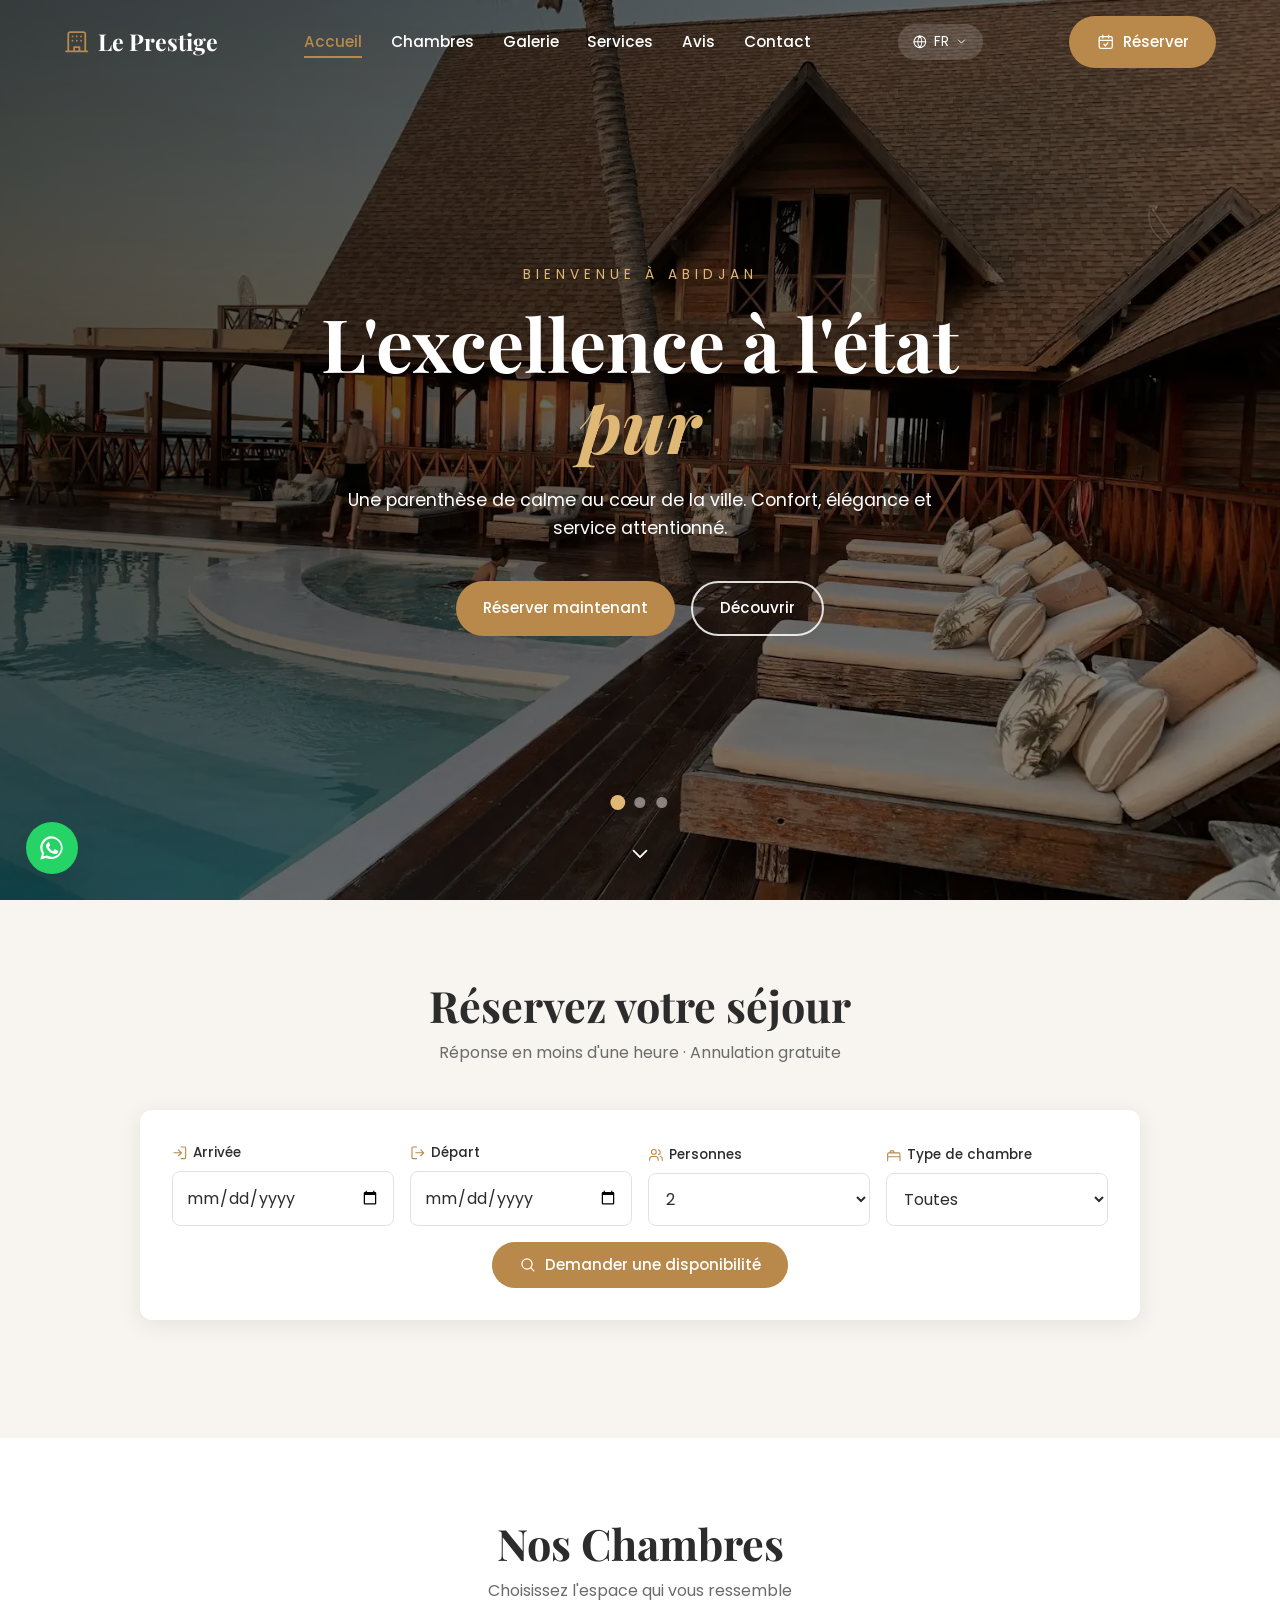
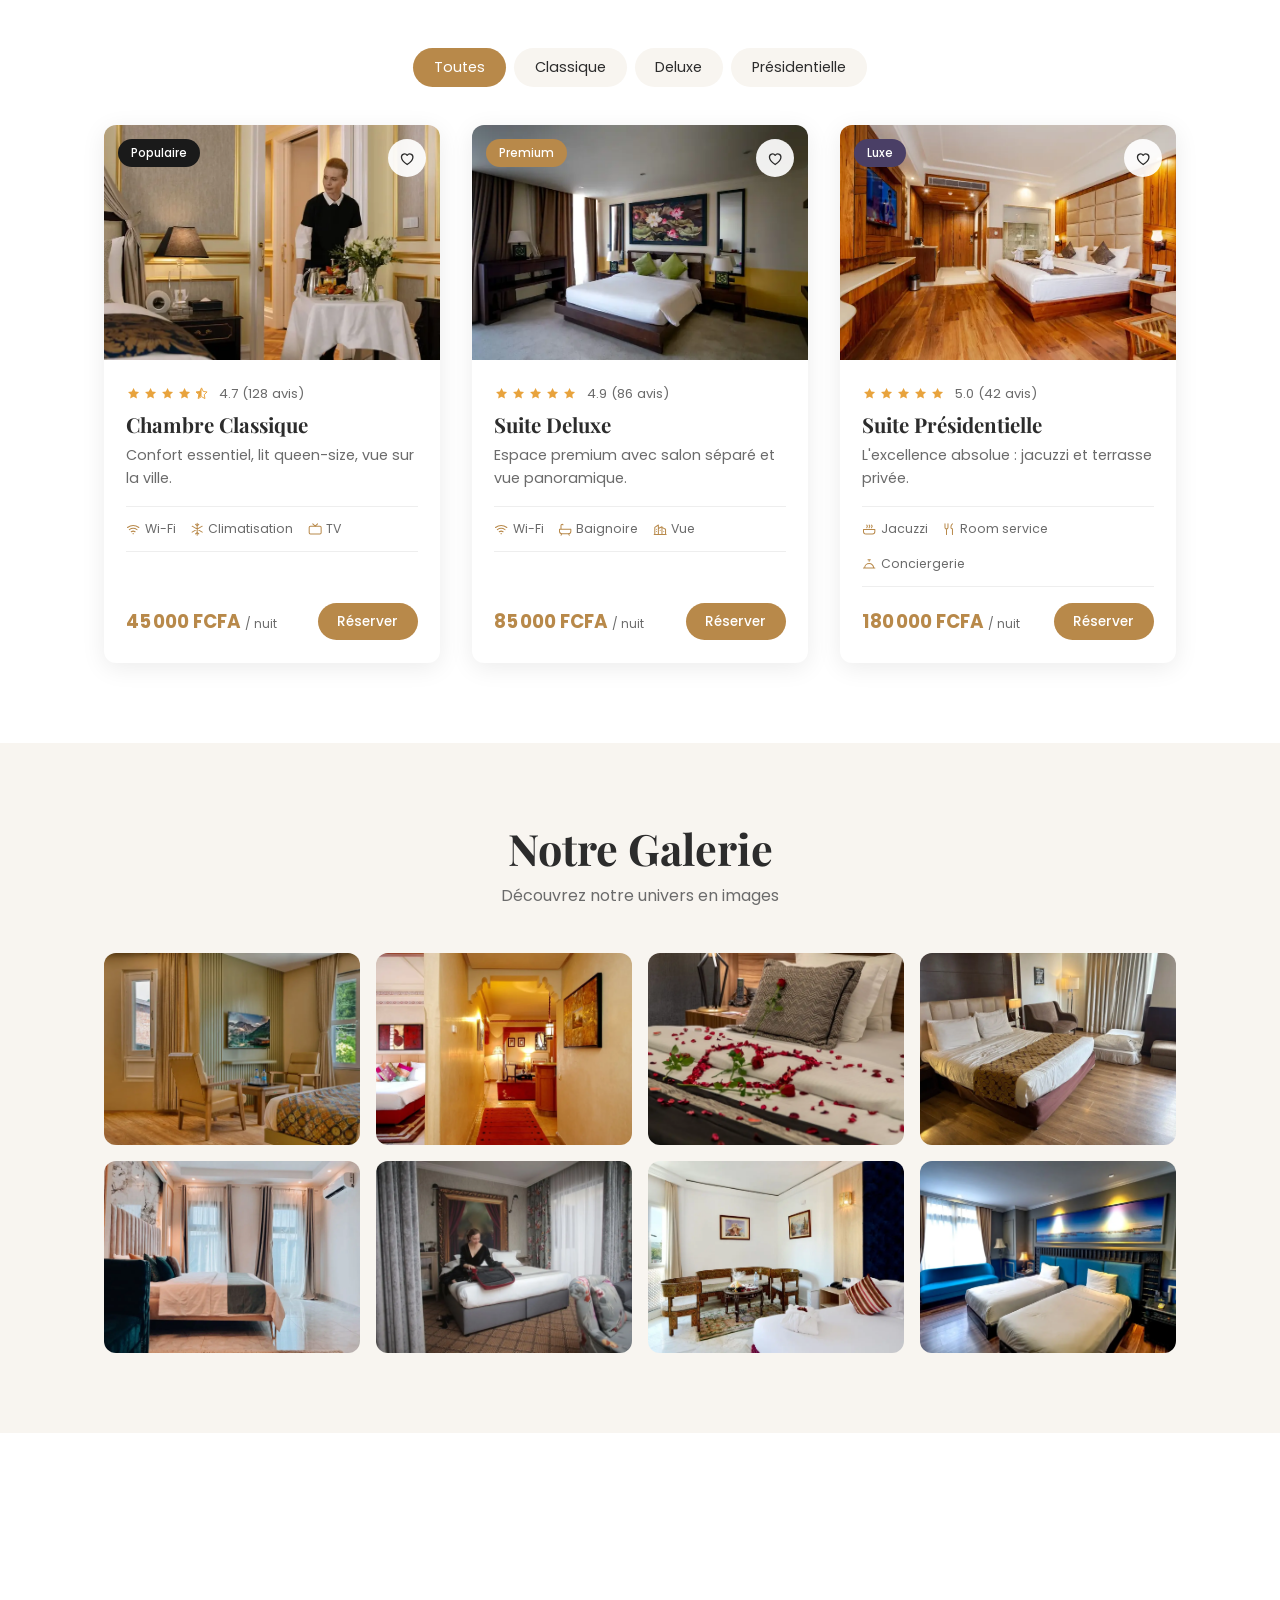
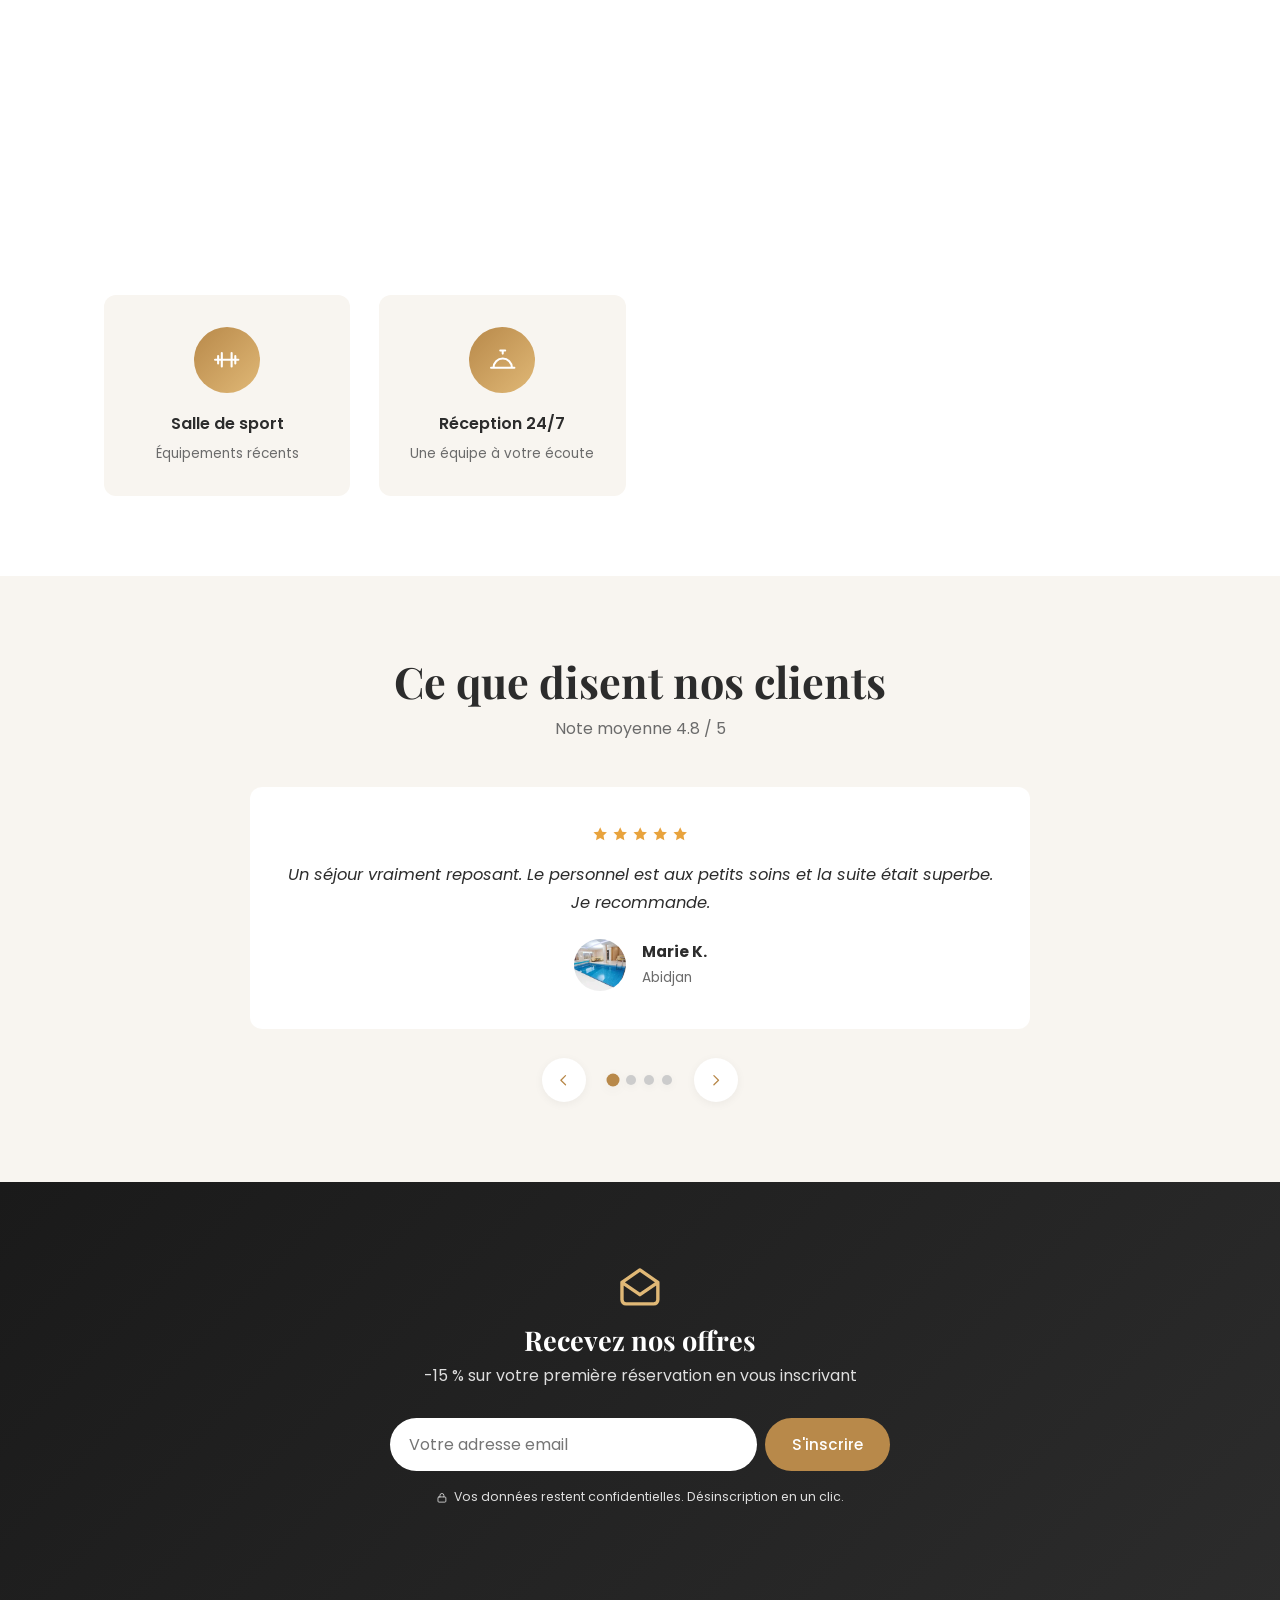
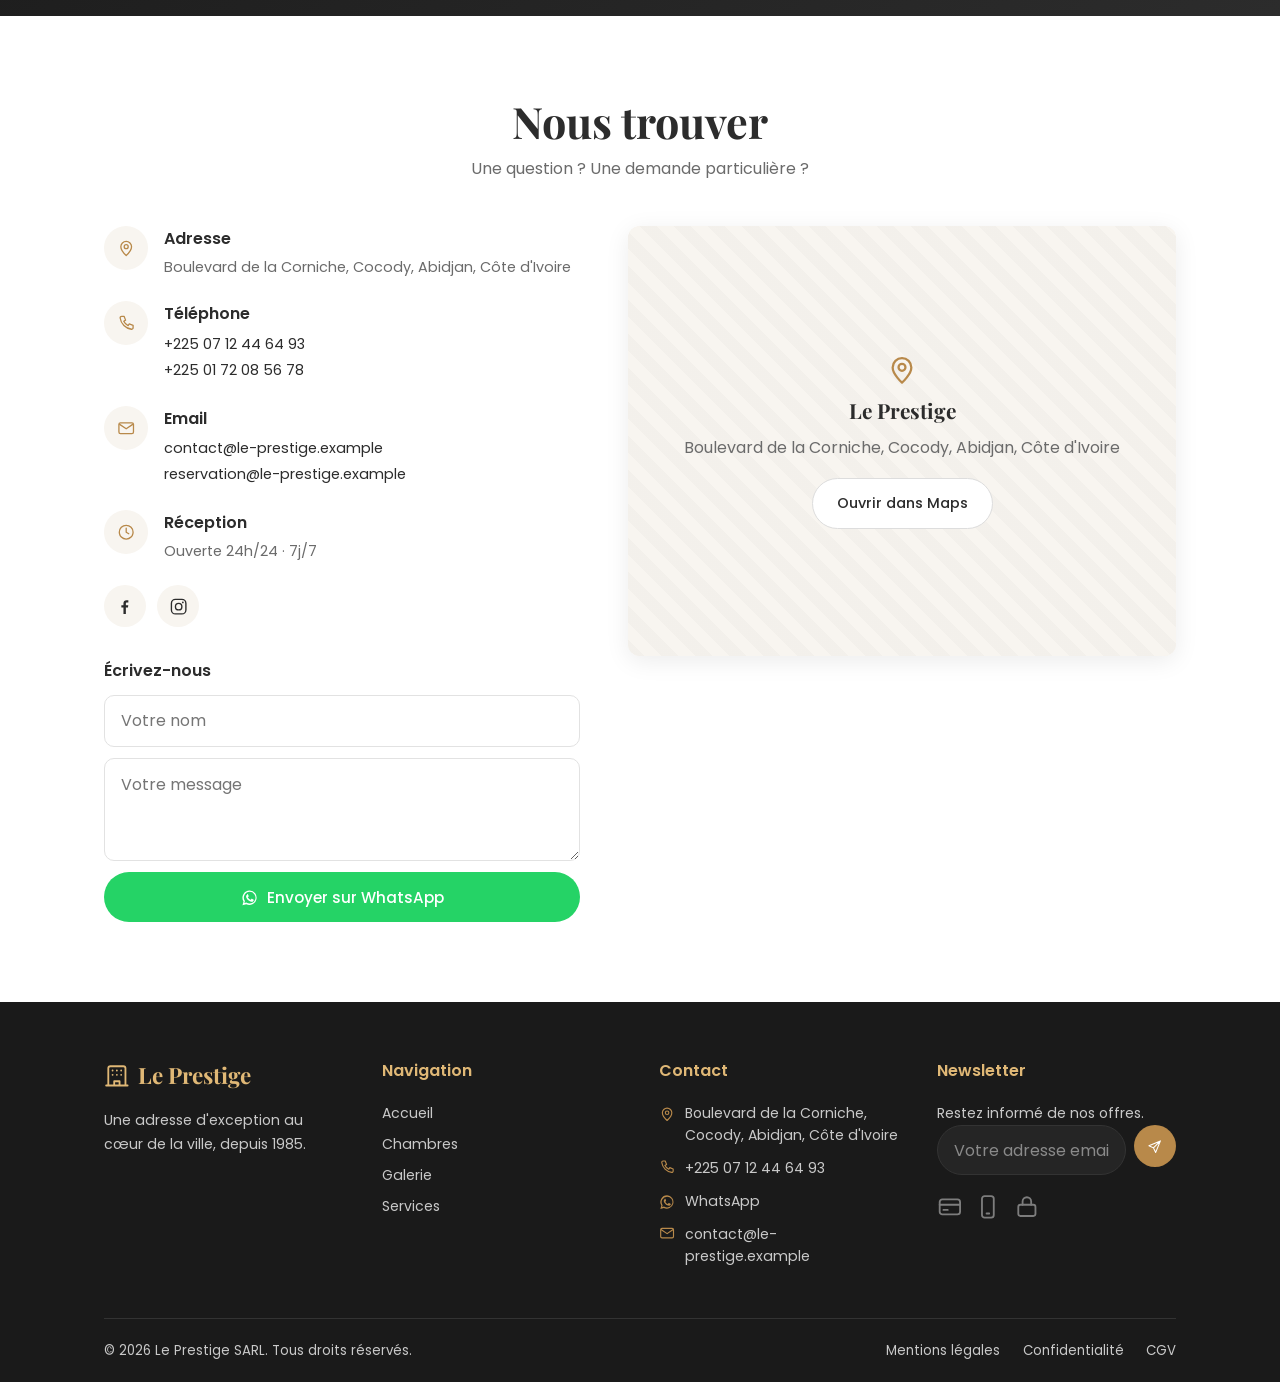
==== commit 371dc6ad: "Retire la reservation par email, corrige l'attribut hidden" ====
--- a/index.html
+++ b/index.html
@@ -227,10 +227,6 @@
           <svg class="ico" aria-hidden="true"><use href="#i-whatsapp"></use></svg>
           <span data-i18n="book.send_wa">Envoyer sur WhatsApp</span>
         </a>
-        <a class="btn-ghost" id="bookMail" href="#">
-          <svg class="ico" aria-hidden="true"><use href="#i-mail"></use></svg>
-          <span data-i18n="book.send_mail">Envoyer par email</span>
-        </a>
       </div>
       <p class="booking-note"><svg class="ico ico-sm" aria-hidden="true"><use href="#i-shield"></use></svg> <span data-i18n="book.note">Aucun paiement en ligne : votre demande part directement à la réception.</span></p>
     </div>
--- a/style.css
+++ b/style.css
@@ -50,6 +50,10 @@
 
 .container { max-width: 1200px; margin: 0 auto; padding: 0 5%; }
 
+/* Un élément masqué par l'attribut `hidden` doit le rester, même si sa
+   classe lui donne un `display` (les boutons sont en inline-flex). */
+[hidden] { display: none !important; }
+
 /* Accessibilité ------------------------------------------------------------ */
 .sr-only {
   position: absolute; width: 1px; height: 1px;
@@ -563,8 +567,10 @@
 .toast.show { transform: translate(-50%, 0); opacity: 1; }
 .toast .ico { color: var(--primary-light); }
 
-/* Overlay du menu mobile */
-.menu-overlay { display: none; position: fixed; inset: 0; background: rgba(0,0,0,.5); z-index: 1040; }
+/* Overlay du menu mobile.
+   z-index 999 : il doit rester SOUS la barre de navigation (z-index 1000),
+   sinon il recouvre le panneau du menu et avale les clics sur les liens. */
+.menu-overlay { display: none; position: fixed; inset: 0; background: rgba(0,0,0,.5); z-index: 999; }
 .menu-overlay.active { display: block; }
 
 /* =========================================================
